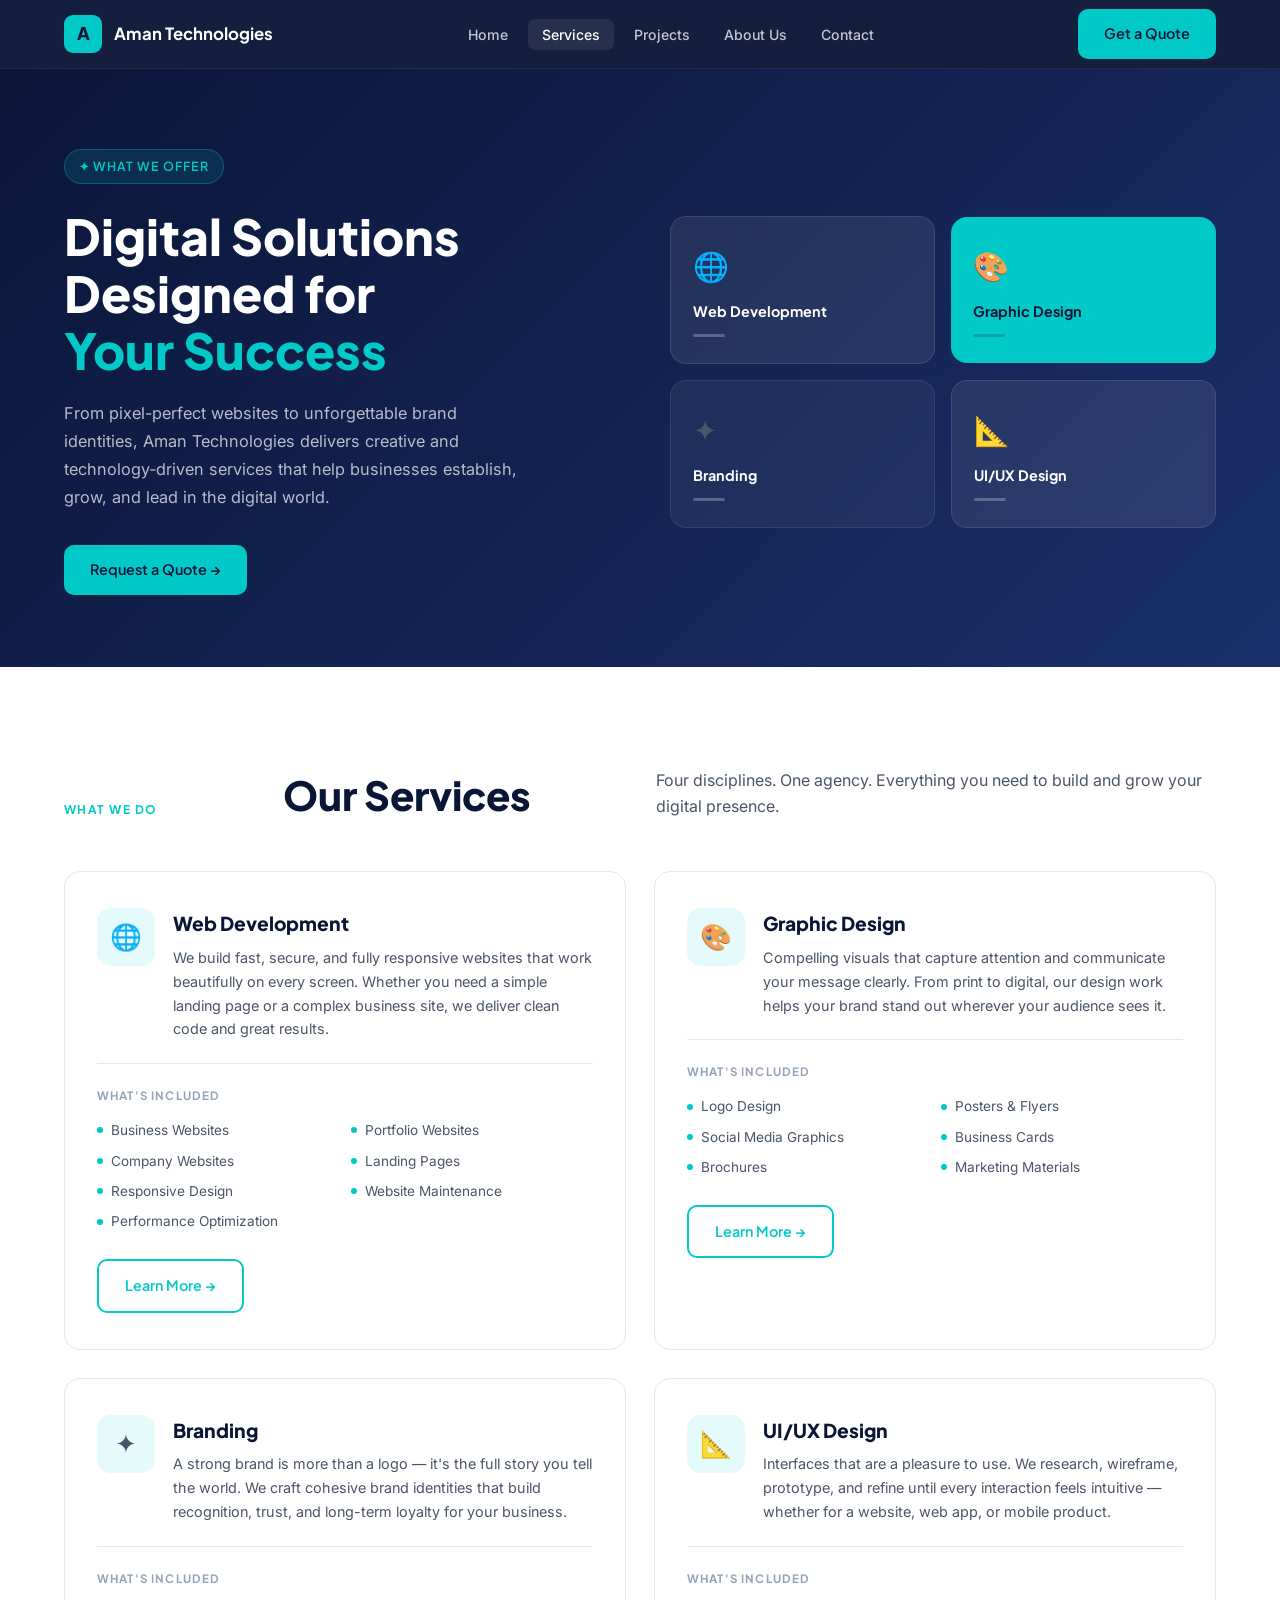
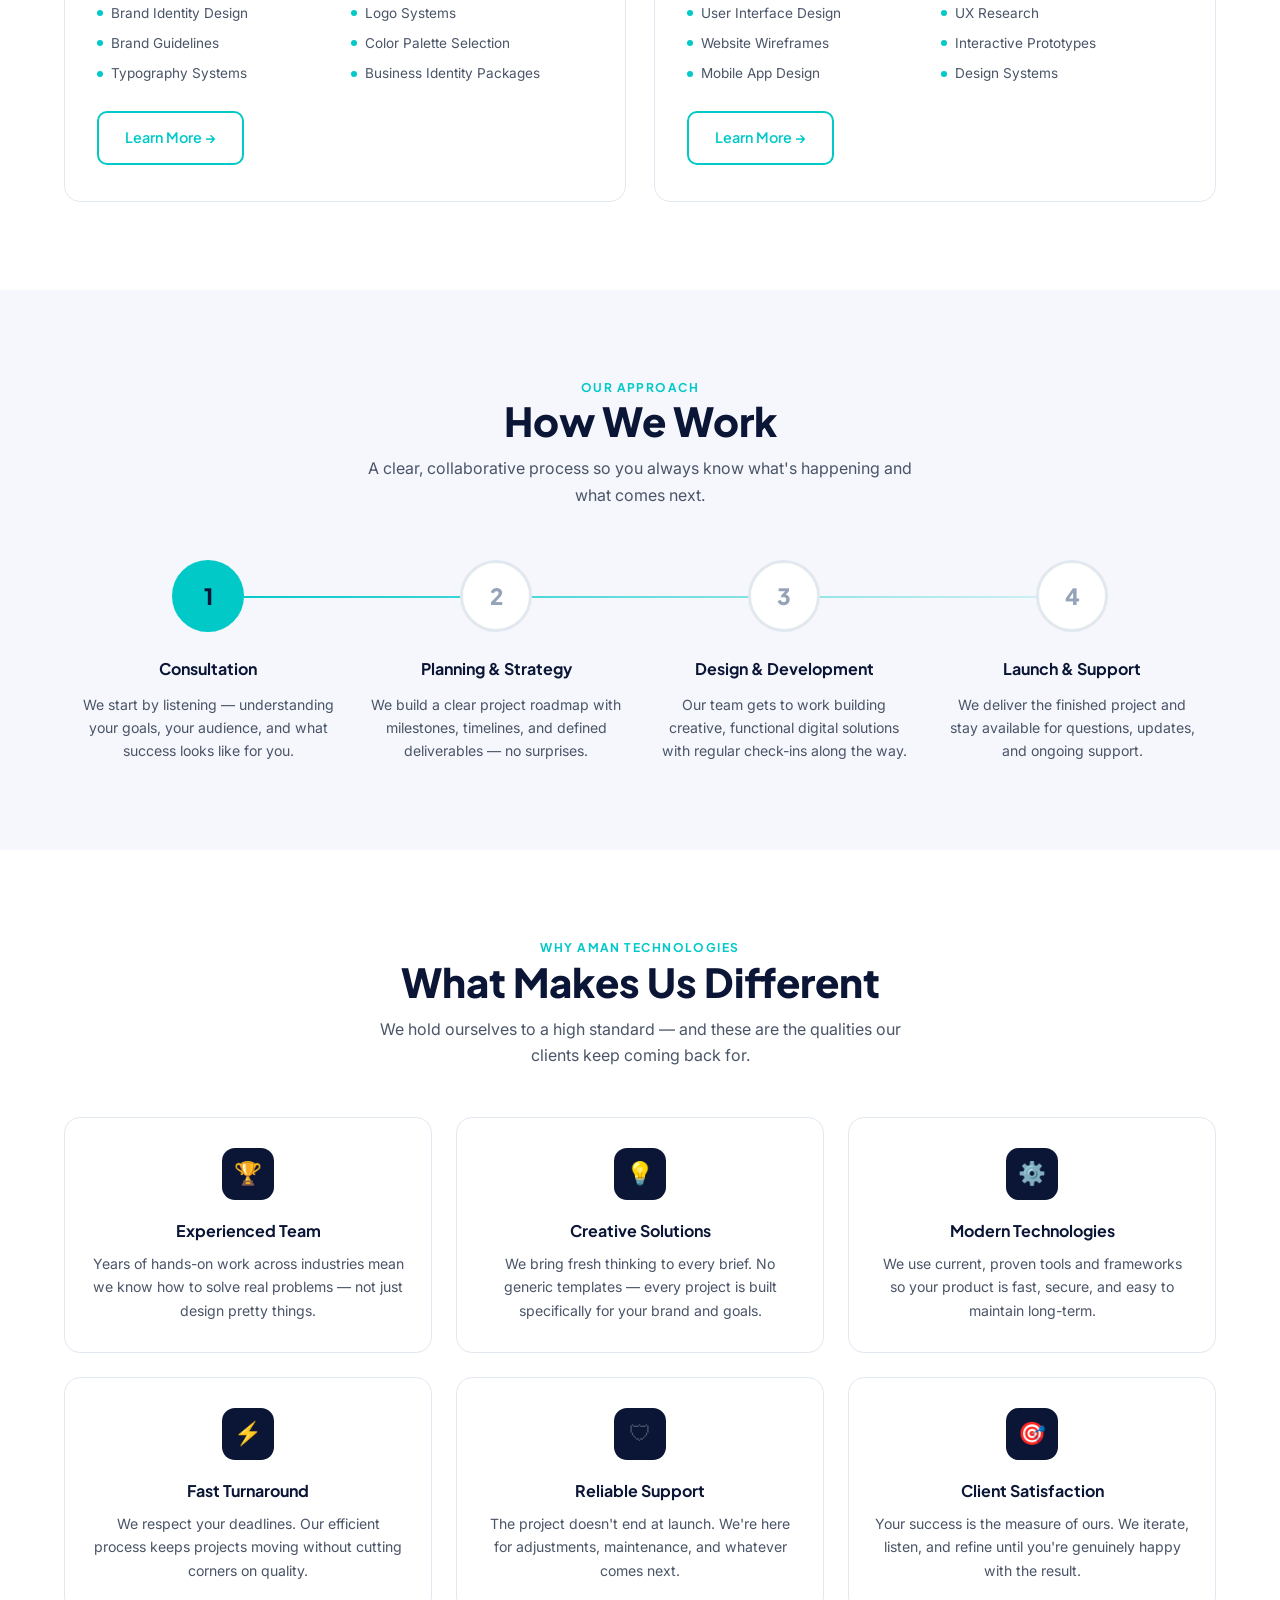
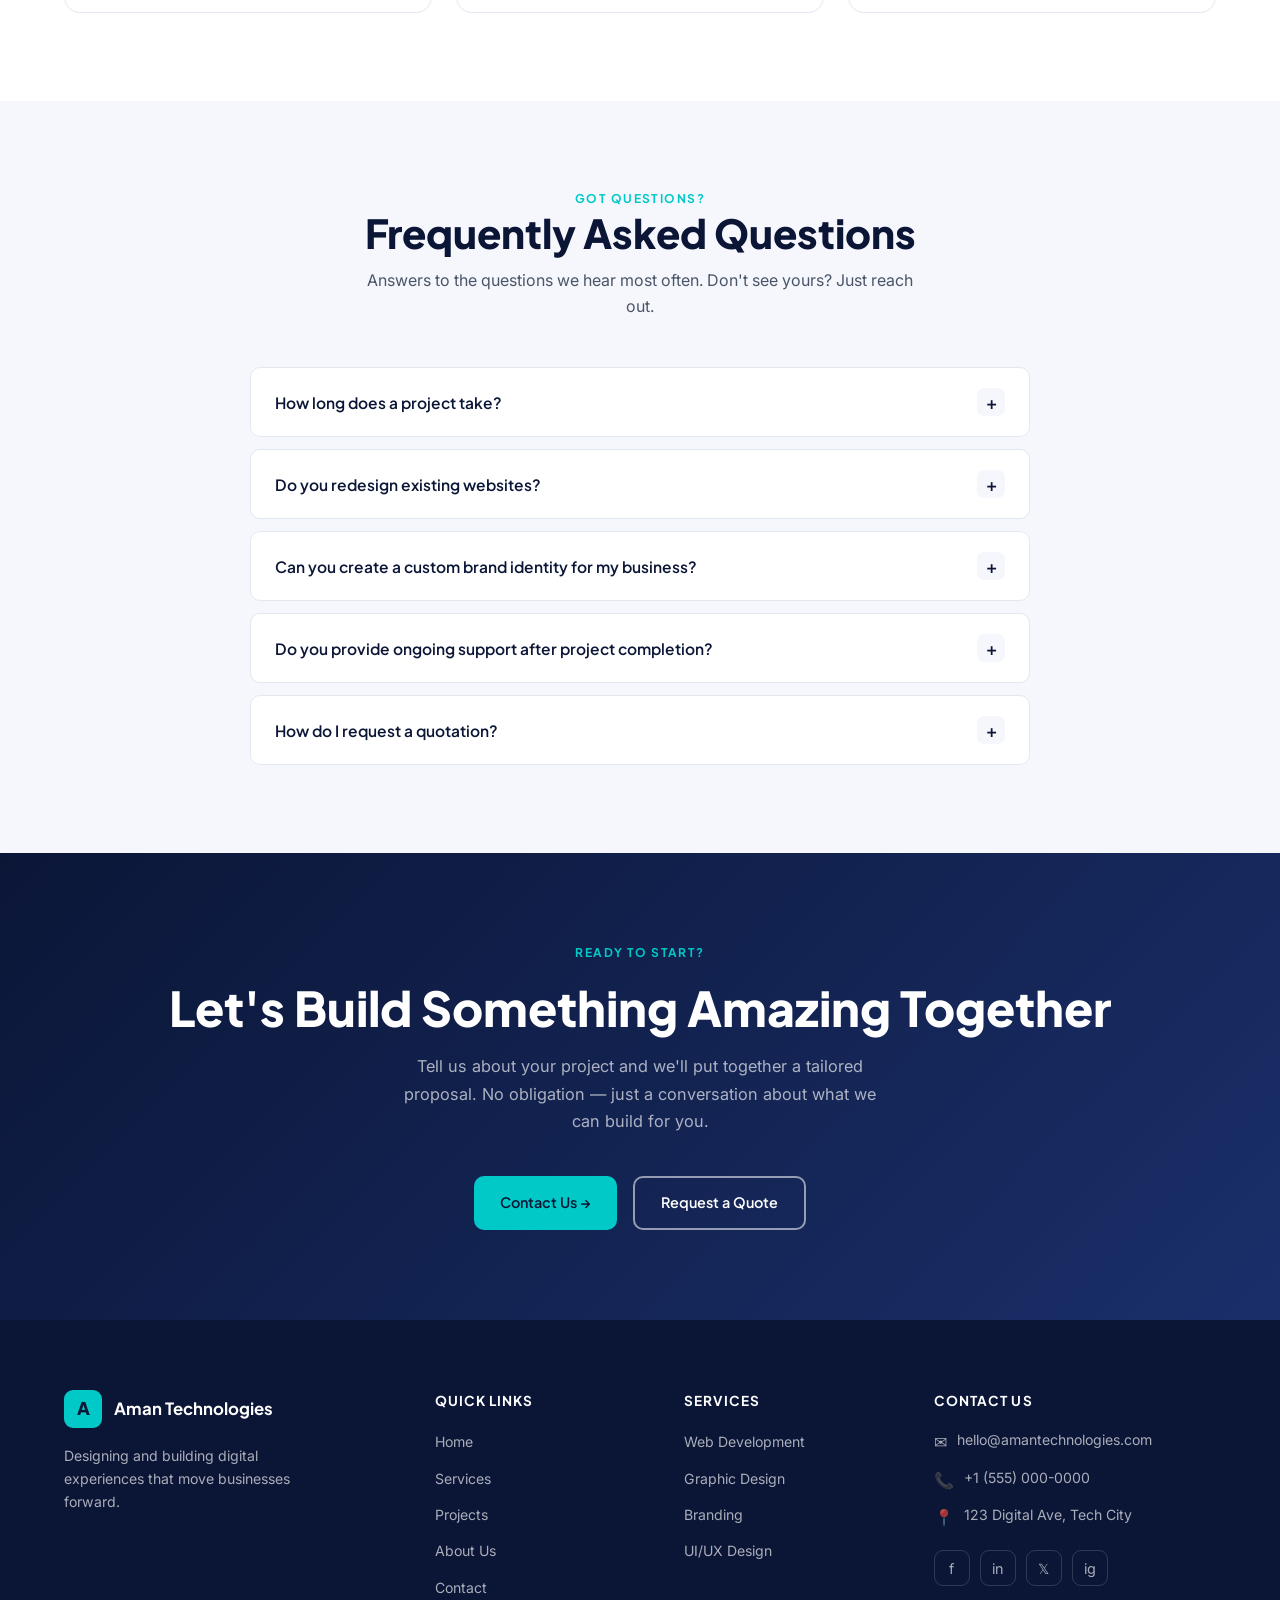
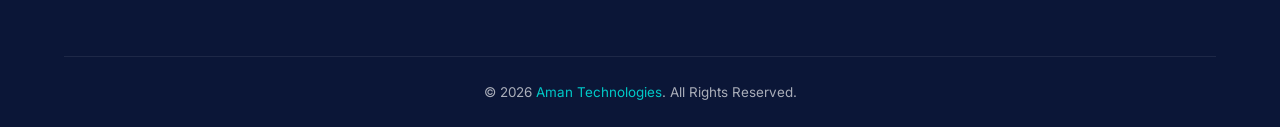
==== services.html @ 713bc97d "Update landing page and services page" ====
<!DOCTYPE html>
<html lang="en">
<head>
  <meta charset="UTF-8" />
  <meta name="viewport" content="width=device-width, initial-scale=1.0" />
  <title>Services – Aman Technologies</title>
  <link rel="preconnect" href="https://fonts.googleapis.com" />
  <link rel="preconnect" href="https://fonts.gstatic.com" crossorigin />
  <link href="https://fonts.googleapis.com/css2?family=Plus+Jakarta+Sans:wght@400;500;600;700;800&family=Inter:wght@400;500&display=swap" rel="stylesheet" />
  <link rel="stylesheet" href="style.css">
</head>
<body>

  <!-- ══════════════════════ NAV ══════════════════════ -->
  <nav class="nav">
    <div class="container">
      <div class="nav__inner">

        <a href="index.html" class="nav__brand">
          <div class="nav__logo-box">A</div>
          <span class="nav__company">Aman Technologies</span>
        </a>

        <ul class="nav__links">
          <li><a href="index.html">Home</a></li>
          <li><a href="services.html" class="active">Services</a></li>
          <li><a href="projects.html">Projects</a></li>
          <li><a href="about.html">About Us</a></li>
          <li><a href="contact.html">Contact</a></li>
        </ul>
        <a href="contact.html" class="btn btn-primary nav__cta">Get a Quote</a>

        <button class="nav__hamburger" onclick="toggleMenu(this)" aria-label="Toggle navigation">
          <span></span><span></span><span></span>
        </button>
      </div>
    </div>

    <div class="nav__mobile" id="mobileMenu">
      <a href="index.html">Home</a>
      <a href="services.html">Services</a>
      <a href="projects.html">Projects</a>
      <a href="about.html">About Us</a>
      <a href="contact.html">Contact</a>
      <a href="contact.html" class="btn btn-primary">Get a Quote</a>
    </div>
  </nav>


  <!-- ══════════════════════ PAGE HERO ══════════════════════ -->
  <section class="hero">
    <div class="container">
      <div class="hero__inner">

        <!-- Left: copy -->
        <div>
          <div class="hero__tag">✦ What We Offer</div>
          <h1 class="hero__title">Digital Solutions<br>Designed for<br><span>Your Success</span></h1>
          <p class="hero__desc">
            From pixel-perfect websites to unforgettable brand identities, Aman Technologies
            delivers creative and technology-driven services that help businesses establish,
            grow, and lead in the digital world.
          </p>
          <a href="contact.html" class="btn btn-primary">Request a Quote →</a>
        </div>

        <!-- Right: CSS service tiles illustration -->
        <div class="hero__visual">
          <div class="hero__svc-tile hero__svc-tile--1">
            <div class="hero__svc-tile-icon">🌐</div>
            <div class="hero__svc-tile-name">Web Development</div>
            <div class="hero__svc-tile-line"></div>
          </div>
          <div class="hero__svc-tile hero__svc-tile--2">
            <div class="hero__svc-tile-icon">🎨</div>
            <div class="hero__svc-tile-name" style="color:var(--navy)">Graphic Design</div>
            <div class="hero__svc-tile-line" style="background:rgba(11,22,55,0.20)"></div>
          </div>
          <div class="hero__svc-tile hero__svc-tile--3">
            <div class="hero__svc-tile-icon">✦</div>
            <div class="hero__svc-tile-name">Branding</div>
            <div class="hero__svc-tile-line"></div>
          </div>
          <div class="hero__svc-tile hero__svc-tile--4">
            <div class="hero__svc-tile-icon">📐</div>
            <div class="hero__svc-tile-name">UI/UX Design</div>
            <div class="hero__svc-tile-line"></div>
          </div>
        </div>

      </div>
    </div>
  </section>


  <!-- ══════════════════════ OUR SERVICES ══════════════════════ -->
  <section class="section">
    <div class="container">

      <div class="services__head">
        <div class="eyebrow">What We Do</div>
        <h2 class="section-title">Our Services</h2>
        <p class="section-sub">Four disciplines. One agency. Everything you need to build and grow your digital presence.</p>
      </div>

      <div class="services__grid">

        <!-- Web Development -->
        <div class="svc-card">
          <div class="svc-card__top">
            <div class="svc-card__icon">🌐</div>
            <div>
              <div class="svc-card__title">Web Development</div>
              <p class="svc-card__desc">
                We build fast, secure, and fully responsive websites that work beautifully on
                every screen. Whether you need a simple landing page or a complex business site,
                we deliver clean code and great results.
              </p>
            </div>
          </div>
          <div class="svc-card__divider"></div>
          <div class="svc-card__features-label">What's included</div>
          <div class="svc-card__features">
            <div class="svc-card__feature">Business Websites</div>
            <div class="svc-card__feature">Portfolio Websites</div>
            <div class="svc-card__feature">Company Websites</div>
            <div class="svc-card__feature">Landing Pages</div>
            <div class="svc-card__feature">Responsive Design</div>
            <div class="svc-card__feature">Website Maintenance</div>
            <div class="svc-card__feature">Performance Optimization</div>
          </div>
          <a href="contact.html" class="btn btn-outline-cyan">Learn More →</a>
        </div>

        <!-- Graphic Design -->
        <div class="svc-card">
          <div class="svc-card__top">
            <div class="svc-card__icon">🎨</div>
            <div>
              <div class="svc-card__title">Graphic Design</div>
              <p class="svc-card__desc">
                Compelling visuals that capture attention and communicate your message clearly.
                From print to digital, our design work helps your brand stand out wherever
                your audience sees it.
              </p>
            </div>
          </div>
          <div class="svc-card__divider"></div>
          <div class="svc-card__features-label">What's included</div>
          <div class="svc-card__features">
            <div class="svc-card__feature">Logo Design</div>
            <div class="svc-card__feature">Posters & Flyers</div>
            <div class="svc-card__feature">Social Media Graphics</div>
            <div class="svc-card__feature">Business Cards</div>
            <div class="svc-card__feature">Brochures</div>
            <div class="svc-card__feature">Marketing Materials</div>
          </div>
          <a href="contact.html" class="btn btn-outline-cyan">Learn More →</a>
        </div>

        <!-- Branding -->
        <div class="svc-card">
          <div class="svc-card__top">
            <div class="svc-card__icon">✦</div>
            <div>
              <div class="svc-card__title">Branding</div>
              <p class="svc-card__desc">
                A strong brand is more than a logo — it's the full story you tell the world.
                We craft cohesive brand identities that build recognition, trust, and long-term
                loyalty for your business.
              </p>
            </div>
          </div>
          <div class="svc-card__divider"></div>
          <div class="svc-card__features-label">What's included</div>
          <div class="svc-card__features">
            <div class="svc-card__feature">Brand Identity Design</div>
            <div class="svc-card__feature">Logo Systems</div>
            <div class="svc-card__feature">Brand Guidelines</div>
            <div class="svc-card__feature">Color Palette Selection</div>
            <div class="svc-card__feature">Typography Systems</div>
            <div class="svc-card__feature">Business Identity Packages</div>
          </div>
          <a href="contact.html" class="btn btn-outline-cyan">Learn More →</a>
        </div>

        <!-- UI/UX Design -->
        <div class="svc-card">
          <div class="svc-card__top">
            <div class="svc-card__icon">📐</div>
            <div>
              <div class="svc-card__title">UI/UX Design</div>
              <p class="svc-card__desc">
                Interfaces that are a pleasure to use. We research, wireframe, prototype,
                and refine until every interaction feels intuitive — whether for a website,
                web app, or mobile product.
              </p>
            </div>
          </div>
          <div class="svc-card__divider"></div>
          <div class="svc-card__features-label">What's included</div>
          <div class="svc-card__features">
            <div class="svc-card__feature">User Interface Design</div>
            <div class="svc-card__feature">UX Research</div>
            <div class="svc-card__feature">Website Wireframes</div>
            <div class="svc-card__feature">Interactive Prototypes</div>
            <div class="svc-card__feature">Mobile App Design</div>
            <div class="svc-card__feature">Design Systems</div>
          </div>
          <a href="contact.html" class="btn btn-outline-cyan">Learn More →</a>
        </div>

      </div>
    </div>
  </section>


  <!-- ══════════════════════ HOW WE WORK ══════════════════════ -->
  <section class="section section--alt">
    <div class="container">

      <div class="process__head">
        <div class="eyebrow">Our Approach</div>
        <h2 class="section-title">How We Work</h2>
        <p class="section-sub">A clear, collaborative process so you always know what's happening and what comes next.</p>
      </div>

      <div class="process__steps">

        <div class="process__step process__step--active">
          <div class="process__step-num">1</div>
          <div class="process__step-title">Consultation</div>
          <p class="process__step-desc">We start by listening — understanding your goals, your audience, and what success looks like for you.</p>
        </div>

        <div class="process__step">
          <div class="process__step-num">2</div>
          <div class="process__step-title">Planning & Strategy</div>
          <p class="process__step-desc">We build a clear project roadmap with milestones, timelines, and defined deliverables — no surprises.</p>
        </div>

        <div class="process__step">
          <div class="process__step-num">3</div>
          <div class="process__step-title">Design & Development</div>
          <p class="process__step-desc">Our team gets to work building creative, functional digital solutions with regular check-ins along the way.</p>
        </div>

        <div class="process__step">
          <div class="process__step-num">4</div>
          <div class="process__step-title">Launch & Support</div>
          <p class="process__step-desc">We deliver the finished project and stay available for questions, updates, and ongoing support.</p>
        </div>

      </div>
    </div>
  </section>


  <!-- ══════════════════════ WHY CHOOSE US ══════════════════════ -->
  <section class="section">
    <div class="container">

      <div class="why__head">
        <div class="eyebrow">Why Aman Technologies</div>
        <h2 class="section-title">What Makes Us Different</h2>
        <p class="section-sub">We hold ourselves to a high standard — and these are the qualities our clients keep coming back for.</p>
      </div>

      <div class="why__grid">
        <div class="why-card">
          <div class="why-card__icon">🏆</div>
          <div class="why-card__title">Experienced Team</div>
          <p class="why-card__desc">Years of hands-on work across industries mean we know how to solve real problems — not just design pretty things.</p>
        </div>
        <div class="why-card">
          <div class="why-card__icon">💡</div>
          <div class="why-card__title">Creative Solutions</div>
          <p class="why-card__desc">We bring fresh thinking to every brief. No generic templates — every project is built specifically for your brand and goals.</p>
        </div>
        <div class="why-card">
          <div class="why-card__icon">⚙️</div>
          <div class="why-card__title">Modern Technologies</div>
          <p class="why-card__desc">We use current, proven tools and frameworks so your product is fast, secure, and easy to maintain long-term.</p>
        </div>
        <div class="why-card">
          <div class="why-card__icon">⚡</div>
          <div class="why-card__title">Fast Turnaround</div>
          <p class="why-card__desc">We respect your deadlines. Our efficient process keeps projects moving without cutting corners on quality.</p>
        </div>
        <div class="why-card">
          <div class="why-card__icon">🛡</div>
          <div class="why-card__title">Reliable Support</div>
          <p class="why-card__desc">The project doesn't end at launch. We're here for adjustments, maintenance, and whatever comes next.</p>
        </div>
        <div class="why-card">
          <div class="why-card__icon">🎯</div>
          <div class="why-card__title">Client Satisfaction</div>
          <p class="why-card__desc">Your success is the measure of ours. We iterate, listen, and refine until you're genuinely happy with the result.</p>
        </div>
      </div>

    </div>
  </section>


  <!-- ══════════════════════ FAQ ══════════════════════ -->
  <section class="section section--alt">
    <div class="container">

      <div class="faq__head">
        <div class="eyebrow">Got Questions?</div>
        <h2 class="section-title">Frequently Asked Questions</h2>
        <p class="section-sub">Answers to the questions we hear most often. Don't see yours? Just reach out.</p>
      </div>

      <div class="faq__list">

        <div class="faq-item">
          <button class="faq-item__trigger" onclick="toggleFaq(this)">
            How long does a project take?
            <div class="faq-item__icon">+</div>
          </button>
          <div class="faq-item__body">
            <p>Timelines vary depending on the scope and complexity of your project. A simple landing page can be ready in one to two weeks, while a full brand identity or multi-page website typically takes four to eight weeks. We'll agree on a realistic timeline during our initial consultation and keep you updated throughout.</p>
          </div>
        </div>

        <div class="faq-item">
          <button class="faq-item__trigger" onclick="toggleFaq(this)">
            Do you redesign existing websites?
            <div class="faq-item__icon">+</div>
          </button>
          <div class="faq-item__body">
            <p>Yes — redesigns are a significant part of what we do. We'll audit your current site, identify what's working and what isn't, and rebuild it to be faster, better-looking, and more effective for your visitors. We can work with your existing content or start fresh.</p>
          </div>
        </div>

        <div class="faq-item">
          <button class="faq-item__trigger" onclick="toggleFaq(this)">
            Can you create a custom brand identity for my business?
            <div class="faq-item__icon">+</div>
          </button>
          <div class="faq-item__body">
            <p>Absolutely. Our branding service covers everything from your logo and color palette to typography, brand guidelines, and business identity packages. We take the time to understand your business, your audience, and your values before we design anything, so the result is genuinely yours.</p>
          </div>
        </div>

        <div class="faq-item">
          <button class="faq-item__trigger" onclick="toggleFaq(this)">
            Do you provide ongoing support after project completion?
            <div class="faq-item__icon">+</div>
          </button>
          <div class="faq-item__body">
            <p>Yes. We offer post-launch support and website maintenance to keep your site up-to-date, secure, and running smoothly. Whether you need occasional updates or a regular maintenance plan, we can put together something that works for your needs and budget.</p>
          </div>
        </div>

        <div class="faq-item">
          <button class="faq-item__trigger" onclick="toggleFaq(this)">
            How do I request a quotation?
            <div class="faq-item__icon">+</div>
          </button>
          <div class="faq-item__body">
            <p>It's straightforward — just head to our Contact page and fill in the form, or send us an email directly. Tell us what you're looking to build, your approximate timeline, and any specific requirements. We'll review your request and get back to you with a detailed quote within one to two business days.</p>
          </div>
        </div>

      </div>
    </div>
  </section>


  <!-- ══════════════════════ CTA ══════════════════════ -->
  <section class="cta">
    <div class="container">
      <div class="eyebrow cta__eyebrow">Ready to Start?</div>
      <h2 class="cta__title">Let's Build Something Amazing Together</h2>
      <p class="cta__sub">
        Tell us about your project and we'll put together a tailored proposal.
        No obligation — just a conversation about what we can build for you.
      </p>
      <div class="cta__actions">
        <a href="contact.html" class="btn btn-primary">Contact Us →</a>
        <a href="contact.html" class="btn btn-outline-white">Request a Quote</a>
      </div>
    </div>
  </section>


  <!-- ══════════════════════ FOOTER ══════════════════════ -->
  <footer class="footer">
    <div class="container">
      <div class="footer__grid">

        <!-- Col 1: Brand -->
        <div class="footer__col">
          <div class="footer__brand">
            <div class="nav__logo-box">A</div>
            <span class="footer__brand-name">Aman Technologies</span>
          </div>
          <p class="footer__tagline">
            Designing and building digital experiences that move businesses forward.
          </p>
        </div>

        <!-- Col 2: Quick Links -->
        <div class="footer__col">
          <div class="footer__col-title">Quick Links</div>
          <ul>
            <li><a href="index.html">Home</a></li>
            <li><a href="services.html">Services</a></li>
            <li><a href="projects.html">Projects</a></li>
            <li><a href="about.html">About Us</a></li>
            <li><a href="contact.html">Contact</a></li>
          </ul>
        </div>

        <!-- Col 3: Services -->
        <div class="footer__col">
          <div class="footer__col-title">Services</div>
          <ul>
            <li><a href="services.html">Web Development</a></li>
            <li><a href="services.html">Graphic Design</a></li>
            <li><a href="services.html">Branding</a></li>
            <li><a href="services.html">UI/UX Design</a></li>
          </ul>
        </div>

        <!-- Col 4: Contact -->
        <div class="footer__col">
          <div class="footer__col-title">Contact Us</div>
          <div class="footer__contact-item">
            <span class="footer__contact-icon">✉</span>
            <span>hello@amantechnologies.com</span>
          </div>
          <div class="footer__contact-item">
            <span class="footer__contact-icon">📞</span>
            <span>+1 (555) 000-0000</span>
          </div>
          <div class="footer__contact-item">
            <span class="footer__contact-icon">📍</span>
            <span>123 Digital Ave, Tech City</span>
          </div>
          <div class="footer__social">
            <a href="#" aria-label="Facebook">f</a>
            <a href="#" aria-label="LinkedIn">in</a>
            <a href="#" aria-label="Twitter/X">𝕏</a>
            <a href="#" aria-label="Instagram">ig</a>
          </div>
        </div>

      </div>

      <div class="footer__bottom">
        © 2026 <span>Aman Technologies</span>. All Rights Reserved.
      </div>
    </div>
  </footer>


  <!-- ══════════════════════ JAVASCRIPT ══════════════════════ -->
  <script src="script.js"></script>

</body>
</html>
---- style.css ----
:root {
    --navy:       #0B1637;
    --navy-mid:   #162247;
    --cyan:       #00C9C8;
    --cyan-dim:   #00A8A7;
    --white:      #FFFFFF;
    --off-white:  #F5F7FC;
    --text-body:  #4A5568;
    --text-muted: #94A3B8;
    --border:     #E2E8F0;
    --shadow-sm:  0 2px 8px rgba(11,22,55,0.07);
    --shadow-md:  0 6px 24px rgba(11,22,55,0.10);
    --radius-sm:  10px;
    --radius-md:  16px;
    --radius-lg:  24px;
}

    /* ─── Reset & Base ────────────────────────────────────────────── */
    *, *::before, *::after { box-sizing: border-box; margin: 0; padding: 0; }
    html { scroll-behavior: smooth; }
    body {
      font-family: 'Inter', sans-serif;
      color: var(--text-body);
      background: var(--white);
      line-height: 1.65;
    }
    img { display: block; max-width: 100%; }
    a { text-decoration: none; color: inherit; }
    ul { list-style: none; }

    /* ─── Typography helpers ──────────────────────────────────────── */
    .eyebrow {
      font-family: 'Plus Jakarta Sans', sans-serif;
      font-size: 0.75rem;
      font-weight: 700;
      letter-spacing: 0.12em;
      text-transform: uppercase;
      color: var(--cyan);
    }
    .section-title {
      font-family: 'Plus Jakarta Sans', sans-serif;
      font-size: clamp(1.75rem, 3.5vw, 2.5rem);
      font-weight: 800;
      color: var(--navy);
      line-height: 1.2;
    }
    .section-sub {
      font-size: 1rem;
      color: var(--text-body);
      max-width: 560px;
      margin-top: 0.75rem;
    }
    .container {
      width: 90%;
      max-width: 1180px;
      margin: 0 auto;
    }
    .section { padding: 88px 0; }
    .section--alt { background: var(--off-white); }
    .btn {
      display: inline-flex;
      align-items: center;
      gap: 8px;
      padding: 13px 26px;
      border-radius: var(--radius-sm);
      font-family: 'Plus Jakarta Sans', sans-serif;
      font-weight: 600;
      font-size: 0.9rem;
      transition: transform 0.18s ease, box-shadow 0.18s ease, background 0.18s ease;
      cursor: pointer;
      border: none;
    }
    .btn:hover { transform: translateY(-2px); }
    .btn-primary {
      background: var(--cyan);
      color: var(--navy);
    }
    .btn-primary:hover { background: var(--cyan-dim); box-shadow: 0 8px 20px rgba(0,201,200,0.32); }
    .btn-outline {
      background: transparent;
      color: var(--navy);
      border: 2px solid var(--navy);
    }
    .btn-outline:hover { background: var(--navy); color: var(--white); }
    .btn-outline-cyan {
      background: transparent;
      color: var(--cyan);
      border: 2px solid var(--cyan);
    }
    .btn-outline-cyan:hover { background: var(--cyan); color: var(--navy); }
    .btn-white {
      background: var(--white);
      color: var(--navy);
    }
    .btn-white:hover { box-shadow: 0 8px 20px rgba(255,255,255,0.25); }
    .btn-outline-white {
      background: transparent;
      color: var(--white);
      border: 2px solid rgba(255,255,255,0.55);
    }
    .btn-outline-white:hover { background: rgba(255,255,255,0.12); }
    .nav {
      position: sticky;
      top: 0;
      z-index: 100;
      background: rgba(11,22,55,0.96);
      backdrop-filter: blur(12px);
      border-bottom: 1px solid rgba(255,255,255,0.06);
    }
    .nav__inner {
      display: flex;
      align-items: center;
      justify-content: space-between;
      height: 68px;
    }
    .nav__brand {
      display: flex;
      align-items: center;
      gap: 12px;
      color: var(--white);
    }
    .logo {
        height: 80px;
        width: auto;
    }
    .nav__company {
      font-family: 'Plus Jakarta Sans', sans-serif;
      font-weight: 700;
      font-size: 1.05rem;
      color: var(--white);
    }
    .nav__links {
      display: flex;
      align-items: center;
      gap: 6px;
    }
    .nav__links a {
      color: rgba(255,255,255,0.75);
      font-size: 0.88rem;
      font-weight: 500;
      padding: 7px 14px;
      border-radius: 7px;
      transition: color 0.15s, background 0.15s;
    }
    .nav__links a:hover, .nav__links a.active {
      color: var(--white);
      background: rgba(255,255,255,0.08);
    }
    .nav__cta { margin-left: 10px; }

    /* Hamburger */
    .nav__hamburger {
      display: none;
      flex-direction: column;
      gap: 5px;
      cursor: pointer;
      background: none;
      border: none;
      padding: 4px;
    }
    .nav__hamburger span {
      display: block;
      width: 24px;
      height: 2px;
      background: var(--white);
      border-radius: 2px;
      transition: transform 0.22s, opacity 0.22s;
    }
    .nav__mobile {
      display: none;
      flex-direction: column;
      background: var(--navy-mid);
      padding: 16px 5%;
      gap: 4px;
    }
    .nav__mobile a {
      color: rgba(255,255,255,0.80);
      font-size: 0.95rem;
      font-weight: 500;
      padding: 10px 14px;
      border-radius: 8px;
      transition: background 0.15s;
    }
    .nav__mobile a:hover { background: rgba(255,255,255,0.08); color: var(--white); }
    .nav__mobile .btn { margin: 8px 14px 4px; width: calc(100% - 28px); justify-content: center; }

    /* ─── HERO ────────────────────────────────────────────────────── */
    .hero {
      background: linear-gradient(135deg, var(--navy) 0%, #1A2F6A 100%);
      padding: 90px 0 80px;
      overflow: hidden;
    }
    .hero__inner {
      display: grid;
      grid-template-columns: 1fr 1fr;
      align-items: center;
      gap: 60px;
    }
    .hero__tag {
      display: inline-flex;
      align-items: center;
      gap: 8px;
      background: rgba(0,201,200,0.12);
      border: 1px solid rgba(0,201,200,0.3);
      color: var(--cyan);
      font-family: 'Plus Jakarta Sans', sans-serif;
      font-size: 0.78rem;
      font-weight: 600;
      letter-spacing: 0.08em;
      text-transform: uppercase;
      padding: 6px 14px;
      border-radius: 100px;
      margin-bottom: 24px;
    }
    .hero__title {
      font-family: 'Plus Jakarta Sans', sans-serif;
      font-size: clamp(2.2rem, 4.5vw, 3.4rem);
      font-weight: 800;
      color: var(--white);
      line-height: 1.15;
      margin-bottom: 22px;
    }
    .hero__title span { color: var(--cyan); }
    .hero__desc {
      color: rgba(255,255,255,0.70);
      font-size: 1.05rem;
      line-height: 1.72;
      max-width: 480px;
      margin-bottom: 36px;
    }
    .hero__actions { display: flex; gap: 14px; flex-wrap: wrap; }

    /* Hero illustration */
    .hero__visual {
      position: relative;
      display: flex;
      align-items: center;
      justify-content: center;
    }
    .hero__screen {
      width: 100%;
      max-width: 480px;
      background: #ffffff;
      border-radius: var(--radius-lg);
      box-shadow: 0 30px 80px rgba(0,0,0,0.40);
      overflow: hidden;
    }
    .hero__screen-bar {
      background: #f0f0f0;
      height: 36px;
      display: flex;
      align-items: center;
      gap: 7px;
      padding: 0 14px;
    }
    .hero__screen-dot {
      width: 11px;
      height: 11px;
      border-radius: 50%;
    }
    .hero__screen-body {
      padding: 20px 18px;
      background: #fff;
    }
    .hero__mockup-nav {
      height: 9px;
      background: var(--navy);
      border-radius: 6px;
      margin-bottom: 14px;
    }
    .hero__mockup-hero {
      background: linear-gradient(120deg, var(--navy) 0%, #1A3590 100%);
      border-radius: 10px;
      height: 80px;
      margin-bottom: 14px;
      display: flex;
      align-items: center;
      justify-content: center;
      gap: 6px;
      padding: 0 14px;
    }
    .hero__mockup-line {
      height: 7px;
      background: rgba(255,255,255,0.3);
      border-radius: 4px;
      flex: 1;
    }
    .hero__mockup-btn {
      width: 38px;
      height: 20px;
      background: var(--cyan);
      border-radius: 5px;
    }
    .hero__mockup-cards {
      display: grid;
      grid-template-columns: repeat(3, 1fr);
      gap: 8px;
      margin-bottom: 12px;
    }
    .hero__mockup-card {
      height: 48px;
      background: var(--off-white);
      border-radius: 7px;
    }
    .hero__mockup-card:first-child { background: rgba(0,201,200,0.15); }
    .hero__mockup-footer {
      height: 8px;
      background: var(--navy);
      border-radius: 5px;
      width: 60%;
    }

    /* floating badges */
    .hero__badge {
      position: absolute;
      background: var(--white);
      border-radius: 12px;
      box-shadow: var(--shadow-md);
      padding: 10px 14px;
      display: flex;
      align-items: center;
      gap: 10px;
      font-family: 'Plus Jakarta Sans', sans-serif;
      font-size: 0.78rem;
      font-weight: 700;
      color: var(--navy);
      white-space: nowrap;
    }
    .hero__badge--tl { top: 12%; left: -8%; }
    .hero__badge--br { bottom: 14%; right: -6%; }
    .hero__badge-icon {
      width: 32px;
      height: 32px;
      border-radius: 8px;
      display: flex;
      align-items: center;
      justify-content: center;
      font-size: 1rem;
    }

    /* ─── ABOUT PREVIEW ───────────────────────────────────────────── */
    .about-preview__inner {
      display: grid;
      grid-template-columns: 1fr 1fr;
      align-items: center;
      gap: 64px;
    }
    .about-preview__visual {
      display: grid;
      grid-template-columns: 1fr 1fr;
      gap: 16px;
    }
    .about-preview__stat {
      background: var(--white);
      border-radius: var(--radius-md);
      box-shadow: var(--shadow-md);
      padding: 24px 20px;
      text-align: center;
    }
    .about-preview__stat--accent { background: var(--navy); }
    .about-preview__stat-num {
      font-family: 'Plus Jakarta Sans', sans-serif;
      font-size: 2rem;
      font-weight: 800;
      color: var(--cyan);
    }
    .about-preview__stat-label {
      font-size: 0.82rem;
      font-weight: 500;
      color: var(--text-muted);
    }
    .about-preview__stat--accent .about-preview__stat-label { color: rgba(255,255,255,0.60); }
    .about-preview__content { display: flex; flex-direction: column; gap: 16px; }
    .about-preview__text { color: var(--text-body); line-height: 1.75; }

    /* ─── SERVICES ────────────────────────────────────────────────── */
    .services__head {
      display: flex;
      align-items: flex-end;
      justify-content: space-between;
      gap: 24px;
      margin-bottom: 48px;
      flex-wrap: wrap;
    }
    .services__grid {
      display: grid;
      grid-template-columns: repeat(4, 1fr);
      gap: 24px;
    }
    .service-card {
      background: var(--white);
      border: 1px solid var(--border);
      border-radius: var(--radius-md);
      padding: 32px 28px;
      transition: box-shadow 0.22s, transform 0.22s, border-color 0.22s;
    }
    .service-card:hover {
      box-shadow: var(--shadow-md);
      transform: translateY(-4px);
      border-color: var(--cyan);
    }
    .service-card__icon {
      width: 52px;
      height: 52px;
      border-radius: 13px;
      background: rgba(0,201,200,0.10);
      display: flex;
      align-items: center;
      justify-content: center;
      font-size: 1.5rem;
      margin-bottom: 20px;
    }
    .service-card__name {
      font-family: 'Plus Jakarta Sans', sans-serif;
      font-weight: 700;
      font-size: 1.05rem;
      color: var(--navy);
      margin-bottom: 8px;
    }
    .service-card__desc { font-size: 0.9rem; line-height: 1.6; }
    .services__foot { text-align: center; margin-top: 44px; }

    /* ─── PROJECTS ────────────────────────────────────────────────── */
    .projects__head { text-align: center; margin-bottom: 48px; }
    .projects__head .section-sub { margin: 10px auto 0; }
    .projects__grid {
      display: grid;
      grid-template-columns: repeat(3, 1fr);
      gap: 28px;
    }
    .project-card {
      border-radius: var(--radius-md);
      overflow: hidden;
      box-shadow: var(--shadow-sm);
      border: 1px solid var(--border);
      transition: box-shadow 0.22s, transform 0.22s;
      background: var(--white);
    }
    .project-card:hover { box-shadow: var(--shadow-md); transform: translateY(-4px); }
    .project-card__thumb {
      height: 200px;
      display: flex;
      align-items: center;
      justify-content: center;
      font-size: 3rem;
      position: relative;
      overflow: hidden;
    }
    .project-card__thumb-label {
      position: absolute;
      bottom: 0;
      left: 0;
      right: 0;
      padding: 10px 14px;
      background: rgba(11,22,55,0.55);
      font-family: 'Plus Jakarta Sans', sans-serif;
      font-size: 0.72rem;
      font-weight: 700;
      color: var(--cyan);
      letter-spacing: 0.08em;
      text-transform: uppercase;
    }
    .project-card__body { padding: 22px 22px 24px; }
    .project-card__title {
      font-family: 'Plus Jakarta Sans', sans-serif;
      font-weight: 700;
      font-size: 1.05rem;
      color: var(--navy);
      margin-bottom: 8px;
    }
    .project-card__desc { font-size: 0.88rem; line-height: 1.6; margin-bottom: 18px; }
    .project-card__link {
      font-family: 'Plus Jakarta Sans', sans-serif;
      font-size: 0.85rem;
      font-weight: 700;
      color: var(--cyan);
      display: inline-flex;
      align-items: center;
      gap: 5px;
      transition: gap 0.18s;
    }
    .project-card__link:hover { gap: 9px; }
    .projects__foot { text-align: center; margin-top: 44px; }

    /* ─── WHY US ──────────────────────────────────────────────────── */
    .why__head { text-align: center; margin-bottom: 48px; }
    .why__head .section-sub { margin: 10px auto 0; }
    .why__grid {
      display: grid;
      grid-template-columns: repeat(4, 1fr);
      gap: 24px;
    }
    .why-card {
      background: var(--white);
      border-radius: var(--radius-md);
      padding: 32px 24px;
      border: 1px solid var(--border);
      text-align: center;
      transition: box-shadow 0.22s, transform 0.22s;
    }
    .why-card:hover { box-shadow: var(--shadow-md); transform: translateY(-4px); }
    .why-card__icon {
      width: 58px;
      height: 58px;
      border-radius: 15px;
      background: var(--navy);
      display: flex;
      align-items: center;
      justify-content: center;
      font-size: 1.6rem;
      margin: 0 auto 20px;
    }
    .why-card__title {
      font-family: 'Plus Jakarta Sans', sans-serif;
      font-weight: 700;
      font-size: 1rem;
      color: var(--navy);
      margin-bottom: 8px;
    }
    .why-card__desc { font-size: 0.88rem; line-height: 1.6; }

    /* ─── TESTIMONIALS ────────────────────────────────────────────── */
    .testimonials__head { text-align: center; margin-bottom: 48px; }
    .testimonials__head .section-sub { margin: 10px auto 0; }
    .testimonials__grid {
      display: grid;
      grid-template-columns: repeat(3, 1fr);
      gap: 24px;
    }
    .testi-card {
      background: var(--white);
      border: 1px solid var(--border);
      border-radius: var(--radius-md);
      padding: 32px 28px;
      display: flex;
      flex-direction: column;
      gap: 18px;
    }
    .testi-card__stars { color: #F59E0B; font-size: 1rem; letter-spacing: 2px; }
    .testi-card__quote {
      font-size: 0.93rem;
      line-height: 1.72;
      color: var(--text-body);
      flex: 1;
    }
    .testi-card__author { display: flex; align-items: center; gap: 14px; margin-top: 4px; }
    .testi-card__avatar {
      width: 46px;
      height: 46px;
      border-radius: 50%;
      display: flex;
      align-items: center;
      justify-content: center;
      font-family: 'Plus Jakarta Sans', sans-serif;
      font-weight: 800;
      font-size: 1.05rem;
      color: var(--white);
      flex-shrink: 0;
    }
    .testi-card__name {
      font-family: 'Plus Jakarta Sans', sans-serif;
      font-weight: 700;
      font-size: 0.92rem;
      color: var(--navy);
    }
    .testi-card__company { font-size: 0.8rem; color: var(--text-muted); margin-top: 2px; }

    /* ─── CTA SECTION ─────────────────────────────────────────────── */
    .cta {
      background: linear-gradient(135deg, var(--navy) 0%, #1A2F6A 100%);
      padding: 90px 0;
      text-align: center;
    }
    .cta__eyebrow { margin-bottom: 16px; }
    .cta__title {
      font-family: 'Plus Jakarta Sans', sans-serif;
      font-size: clamp(1.9rem, 4vw, 3rem);
      font-weight: 800;
      color: var(--white);
      margin-bottom: 16px;
      line-height: 1.2;
    }
    .cta__sub {
      color: rgba(255,255,255,0.65);
      font-size: 1.05rem;
      max-width: 520px;
      margin: 0 auto 40px;
      line-height: 1.7;
    }
    .cta__actions { display: flex; gap: 16px; justify-content: center; flex-wrap: wrap; }

    /* ─── FOOTER ──────────────────────────────────────────────────── */
    .footer {
      background: var(--navy);
      color: rgba(255,255,255,0.65);
      padding: 70px 0 0;
    }
    .footer__grid {
      display: grid;
      grid-template-columns: 1.6fr 1fr 1fr 1.4fr;
      gap: 48px;
    }
    .footer__brand { display: flex; align-items: center; gap: 12px; margin-bottom: 16px; }
    .footer__brand-name {
      font-family: 'Plus Jakarta Sans', sans-serif;
      font-weight: 700;
      font-size: 1.05rem;
      color: var(--white);
    }
    .footer__tagline { font-size: 0.88rem; line-height: 1.65; max-width: 240px; }
    .footer__col-title {
      font-family: 'Plus Jakarta Sans', sans-serif;
      font-weight: 700;
      font-size: 0.85rem;
      color: var(--white);
      margin-bottom: 16px;
      text-transform: uppercase;
      letter-spacing: 0.08em;
    }
    .footer__col ul { display: flex; flex-direction: column; gap: 10px; }
    .footer__col ul a {
      font-size: 0.88rem;
      transition: color 0.15s;
    }
    .footer__col ul a:hover { color: var(--cyan); }
    .footer__contact-item {
      display: flex;
      align-items: flex-start;
      gap: 10px;
      font-size: 0.88rem;
      margin-bottom: 10px;
    }
    .footer__contact-icon {
      font-size: 1rem;
      flex-shrink: 0;
      margin-top: 1px;
    }
    .footer__social { display: flex; gap: 10px; margin-top: 20px; }
    .footer__social a {
      width: 36px;
      height: 36px;
      border-radius: 9px;
      border: 1px solid rgba(255,255,255,0.15);
      display: flex;
      align-items: center;
      justify-content: center;
      font-size: 0.9rem;
      transition: background 0.18s, border-color 0.18s;
    }
    .footer__social a:hover { background: var(--cyan); border-color: var(--cyan); color: var(--navy); }
    .footer__bottom {
      text-align: center;
      padding: 24px 0;
      border-top: 1px solid rgba(255,255,255,0.08);
      margin-top: 56px;
      font-size: 0.84rem;
    }
    .footer__bottom span { color: var(--cyan); }

    /* ─── RESPONSIVE ──────────────────────────────────────────────── */
    @media (max-width: 1024px) {
      .services__grid { grid-template-columns: repeat(2, 1fr); }
      .why__grid { grid-template-columns: repeat(2, 1fr); }
      .footer__grid { grid-template-columns: 1fr 1fr; gap: 36px; }
    }
    @media (max-width: 768px) {
      .nav__links, .nav__cta { display: none; }
      .nav__hamburger { display: flex; }
      .nav__mobile.open { display: flex; }

      .hero__inner { grid-template-columns: 1fr; }
      .hero__visual { display: none; }
      .hero { padding: 60px 0; }

      .about-preview__inner { grid-template-columns: 1fr; }
      .about-preview__visual { order: -1; }

      .projects__grid { grid-template-columns: 1fr 1fr; }
      .testimonials__grid { grid-template-columns: 1fr; }

      .services__head { flex-direction: column; align-items: flex-start; }
      .section { padding: 60px 0; }
    }
    @media (max-width: 560px) {
      .services__grid { grid-template-columns: 1fr; }
      .why__grid { grid-template-columns: 1fr; }
      .projects__grid { grid-template-columns: 1fr; }
      .footer__grid { grid-template-columns: 1fr; gap: 28px; }
      .hero__actions { flex-direction: column; }
      .cta__actions { flex-direction: column; align-items: center; }
    }
 /* ══════════════════════════════════════════════
       DESIGN TOKENS  (identical to index.html)
    ══════════════════════════════════════════════ */
    :root {
      --navy:       #0B1637;
      --navy-mid:   #162247;
      --cyan:       #00C9C8;
      --cyan-dim:   #00A8A7;
      --white:      #FFFFFF;
      --off-white:  #F5F7FC;
      --text-body:  #4A5568;
      --text-muted: #94A3B8;
      --border:     #E2E8F0;
      --shadow-sm:  0 2px 8px rgba(11,22,55,0.07);
      --shadow-md:  0 6px 24px rgba(11,22,55,0.10);
      --radius-sm:  10px;
      --radius-md:  16px;
      --radius-lg:  24px;
    }

    /* ══════════════════════════════════════════════
       RESET & BASE
    ══════════════════════════════════════════════ */
    *, *::before, *::after { box-sizing: border-box; margin: 0; padding: 0; }
    html { scroll-behavior: smooth; }
    body {
      font-family: 'Inter', sans-serif;
      color: var(--text-body);
      background: var(--white);
      line-height: 1.65;
    }
    img { display: block; max-width: 100%; }
    a { text-decoration: none; color: inherit; }
    ul { list-style: none; }

    /* ══════════════════════════════════════════════
       TYPOGRAPHY HELPERS
    ══════════════════════════════════════════════ */
    .eyebrow {
      font-family: 'Plus Jakarta Sans', sans-serif;
      font-size: 0.75rem;
      font-weight: 700;
      letter-spacing: 0.12em;
      text-transform: uppercase;
      color: var(--cyan);
    }
    .section-title {
      font-family: 'Plus Jakarta Sans', sans-serif;
      font-size: clamp(1.75rem, 3.5vw, 2.5rem);
      font-weight: 800;
      color: var(--navy);
      line-height: 1.2;
    }
    .section-sub {
      font-size: 1rem;
      color: var(--text-body);
      max-width: 560px;
      margin-top: 0.75rem;
    }

    /* ══════════════════════════════════════════════
       LAYOUT HELPERS
    ══════════════════════════════════════════════ */
    .container {
      width: 90%;
      max-width: 1180px;
      margin: 0 auto;
    }
    .section     { padding: 88px 0; }
    .section--alt { background: var(--off-white); }

    /* ══════════════════════════════════════════════
       BUTTONS
    ══════════════════════════════════════════════ */
    .btn {
      display: inline-flex;
      align-items: center;
      gap: 8px;
      padding: 13px 26px;
      border-radius: var(--radius-sm);
      font-family: 'Plus Jakarta Sans', sans-serif;
      font-weight: 600;
      font-size: 0.9rem;
      transition: transform 0.18s ease, box-shadow 0.18s ease, background 0.18s ease;
      cursor: pointer;
      border: none;
    }
    .btn:hover { transform: translateY(-2px); }

    .btn-primary {
      background: var(--cyan);
      color: var(--navy);
    }
    .btn-primary:hover { background: var(--cyan-dim); box-shadow: 0 8px 20px rgba(0,201,200,0.32); }

    .btn-outline {
      background: transparent;
      color: var(--navy);
      border: 2px solid var(--navy);
    }
    .btn-outline:hover { background: var(--navy); color: var(--white); }

    .btn-outline-cyan {
      background: transparent;
      color: var(--cyan);
      border: 2px solid var(--cyan);
    }
    .btn-outline-cyan:hover { background: var(--cyan); color: var(--navy); }

    .btn-outline-white {
      background: transparent;
      color: var(--white);
      border: 2px solid rgba(255,255,255,0.55);
    }
    .btn-outline-white:hover { background: rgba(255,255,255,0.12); }

    /* ══════════════════════════════════════════════
       NAVIGATION  (shared with index.html)
    ══════════════════════════════════════════════ */
    .nav {
      position: sticky;
      top: 0;
      z-index: 100;
      background: rgba(11,22,55,0.96);
      backdrop-filter: blur(12px);
      border-bottom: 1px solid rgba(255,255,255,0.06);
    }
    .nav__inner {
      display: flex;
      align-items: center;
      justify-content: space-between;
      height: 68px;
    }
    .nav__brand {
      display: flex;
      align-items: center;
      gap: 12px;
    }
    .nav__logo-box {
      width: 38px;
      height: 38px;
      border-radius: 9px;
      background: var(--cyan);
      display: flex;
      align-items: center;
      justify-content: center;
      font-family: 'Plus Jakarta Sans', sans-serif;
      font-weight: 800;
      font-size: 1.1rem;
      color: var(--navy);
    }
    .nav__company {
      font-family: 'Plus Jakarta Sans', sans-serif;
      font-weight: 700;
      font-size: 1.05rem;
      color: var(--white);
    }
    .nav__links {
      display: flex;
      align-items: center;
      gap: 6px;
    }
    .nav__links a {
      color: rgba(255,255,255,0.75);
      font-size: 0.88rem;
      font-weight: 500;
      padding: 7px 14px;
      border-radius: 7px;
      transition: color 0.15s, background 0.15s;
    }
    .nav__links a:hover,
    .nav__links a.active {
      color: var(--white);
      background: rgba(255,255,255,0.08);
    }
    .nav__cta { margin-left: 10px; }

    .nav__hamburger {
      display: none;
      flex-direction: column;
      gap: 5px;
      cursor: pointer;
      background: none;
      border: none;
      padding: 4px;
    }
    .nav__hamburger span {
      display: block;
      width: 24px;
      height: 2px;
      background: var(--white);
      border-radius: 2px;
      transition: transform 0.22s, opacity 0.22s;
    }
    .nav__mobile {
      display: none;
      flex-direction: column;
      background: var(--navy-mid);
      padding: 16px 5%;
      gap: 4px;
    }
    .nav__mobile a {
      color: rgba(255,255,255,0.80);
      font-size: 0.95rem;
      font-weight: 500;
      padding: 10px 14px;
      border-radius: 8px;
      transition: background 0.15s;
    }
    .nav__mobile a:hover { background: rgba(255,255,255,0.08); color: var(--white); }
    .nav__mobile .btn { margin: 8px 14px 4px; width: calc(100% - 28px); justify-content: center; }

    /* ══════════════════════════════════════════════
       PAGE HERO
    ══════════════════════════════════════════════ */
    .hero {
      background: linear-gradient(135deg, var(--navy) 0%, #1A2F6A 100%);
      padding: 80px 0 72px;
      overflow: hidden;
    }
    .hero__inner {
      display: grid;
      grid-template-columns: 1fr 1fr;
      align-items: center;
      gap: 60px;
    }
    .hero__tag {
      display: inline-flex;
      align-items: center;
      gap: 8px;
      background: rgba(0,201,200,0.12);
      border: 1px solid rgba(0,201,200,0.3);
      color: var(--cyan);
      font-family: 'Plus Jakarta Sans', sans-serif;
      font-size: 0.78rem;
      font-weight: 600;
      letter-spacing: 0.08em;
      text-transform: uppercase;
      padding: 6px 14px;
      border-radius: 100px;
      margin-bottom: 24px;
    }
    .hero__title {
      font-family: 'Plus Jakarta Sans', sans-serif;
      font-size: clamp(2rem, 4vw, 3.1rem);
      font-weight: 800;
      color: var(--white);
      line-height: 1.15;
      margin-bottom: 20px;
    }
    .hero__title span { color: var(--cyan); }
    .hero__desc {
      color: rgba(255,255,255,0.70);
      font-size: 1.02rem;
      line-height: 1.72;
      max-width: 460px;
      margin-bottom: 34px;
    }

    /* Hero illustration: CSS service icon grid */
    .hero__visual {
      display: grid;
      grid-template-columns: 1fr 1fr;
      gap: 16px;
    }
    .hero__svc-tile {
      border-radius: var(--radius-md);
      padding: 26px 22px;
      display: flex;
      flex-direction: column;
      gap: 10px;
    }
    .hero__svc-tile--1 { background: rgba(255,255,255,0.08); border: 1px solid rgba(255,255,255,0.10); }
    .hero__svc-tile--2 { background: var(--cyan); }
    .hero__svc-tile--3 { background: rgba(255,255,255,0.05); border: 1px solid rgba(255,255,255,0.08); }
    .hero__svc-tile--4 { background: rgba(255,255,255,0.08); border: 1px solid rgba(255,255,255,0.10); }
    .hero__svc-tile-icon { font-size: 1.8rem; }
    .hero__svc-tile-name {
      font-family: 'Plus Jakarta Sans', sans-serif;
      font-weight: 700;
      font-size: 0.9rem;
      color: var(--white);
    }
    .hero__svc-tile--2 .hero__svc-tile-name { color: var(--navy); }
    .hero__svc-tile-line {
      height: 3px;
      border-radius: 3px;
      width: 32px;
      background: rgba(255,255,255,0.25);
    }
    .hero__svc-tile--2 .hero__svc-tile-line { background: rgba(11,22,55,0.25); }

    /* ══════════════════════════════════════════════
       OUR SERVICES — large detail cards
    ══════════════════════════════════════════════ */
    .services__head { margin-bottom: 52px; }

    .services__grid {
      display: grid;
      grid-template-columns: 1fr 1fr;
      gap: 28px;
    }
    .svc-card {
      background: var(--white);
      border: 1px solid var(--border);
      border-radius: var(--radius-md);
      padding: 36px 32px;
      transition: box-shadow 0.22s, transform 0.22s, border-color 0.22s;
    }
    .svc-card:hover {
      box-shadow: var(--shadow-md);
      transform: translateY(-4px);
      border-color: var(--cyan);
    }
    .svc-card__top {
      display: flex;
      align-items: flex-start;
      gap: 18px;
      margin-bottom: 18px;
    }
    .svc-card__icon {
      width: 58px;
      height: 58px;
      flex-shrink: 0;
      border-radius: 14px;
      background: rgba(0,201,200,0.10);
      display: flex;
      align-items: center;
      justify-content: center;
      font-size: 1.6rem;
    }
    .svc-card__title {
      font-family: 'Plus Jakarta Sans', sans-serif;
      font-weight: 800;
      font-size: 1.2rem;
      color: var(--navy);
      margin-bottom: 6px;
    }
    .svc-card__desc {
      font-size: 0.9rem;
      line-height: 1.65;
    }
    .svc-card__divider {
      height: 1px;
      background: var(--border);
      margin: 22px 0;
    }
    .svc-card__features-label {
      font-family: 'Plus Jakarta Sans', sans-serif;
      font-size: 0.72rem;
      font-weight: 700;
      letter-spacing: 0.1em;
      text-transform: uppercase;
      color: var(--text-muted);
      margin-bottom: 14px;
    }
    .svc-card__features {
      display: grid;
      grid-template-columns: 1fr 1fr;
      gap: 8px 12px;
      margin-bottom: 26px;
    }
    .svc-card__feature {
      display: flex;
      align-items: center;
      gap: 8px;
      font-size: 0.85rem;
      color: var(--text-body);
    }
    .svc-card__feature::before {
      content: '';
      width: 6px;
      height: 6px;
      border-radius: 50%;
      background: var(--cyan);
      flex-shrink: 0;
    }

    /* ══════════════════════════════════════════════
       HOW WE WORK — process steps
    ══════════════════════════════════════════════ */
    .process__head { text-align: center; margin-bottom: 52px; }
    .process__head .section-sub { margin: 10px auto 0; }

    .process__steps {
      display: grid;
      grid-template-columns: repeat(4, 1fr);
      gap: 0;
      position: relative;
    }

    /* Connecting line between steps */
    .process__steps::before {
      content: '';
      position: absolute;
      top: 36px;
      left: calc(12.5% + 18px);
      right: calc(12.5% + 18px);
      height: 2px;
      background: linear-gradient(90deg, var(--cyan) 0%, rgba(0,201,200,0.15) 100%);
      z-index: 0;
    }

    .process__step {
      display: flex;
      flex-direction: column;
      align-items: center;
      text-align: center;
      padding: 0 16px;
      position: relative;
      z-index: 1;
    }
    .process__step-num {
      width: 72px;
      height: 72px;
      border-radius: 50%;
      display: flex;
      align-items: center;
      justify-content: center;
      font-family: 'Plus Jakarta Sans', sans-serif;
      font-weight: 800;
      font-size: 1.4rem;
      margin-bottom: 24px;
      border: 3px solid var(--border);
      background: var(--white);
      color: var(--text-muted);
      transition: border-color 0.22s, color 0.22s, background 0.22s;
    }
    .process__step:hover .process__step-num {
      border-color: var(--cyan);
      color: var(--navy);
      background: rgba(0,201,200,0.08);
    }
    .process__step--active .process__step-num {
      background: var(--cyan);
      border-color: var(--cyan);
      color: var(--navy);
    }
    .process__step-title {
      font-family: 'Plus Jakarta Sans', sans-serif;
      font-weight: 700;
      font-size: 1rem;
      color: var(--navy);
      margin-bottom: 10px;
    }
    .process__step-desc {
      font-size: 0.88rem;
      line-height: 1.65;
    }

    /* ══════════════════════════════════════════════
       WHY CHOOSE US — feature cards
    ══════════════════════════════════════════════ */
    .why__head { text-align: center; margin-bottom: 48px; }
    .why__head .section-sub { margin: 10px auto 0; }

    .why__grid {
      display: grid;
      grid-template-columns: repeat(3, 1fr);
      gap: 24px;
    }
    .why-card {
      background: var(--white);
      border: 1px solid var(--border);
      border-radius: var(--radius-md);
      padding: 30px 26px;
      transition: box-shadow 0.22s, transform 0.22s, border-color 0.22s;
    }
    .why-card:hover {
      box-shadow: var(--shadow-md);
      transform: translateY(-4px);
      border-color: var(--cyan);
    }
    .why-card__icon {
      width: 52px;
      height: 52px;
      border-radius: 13px;
      background: var(--navy);
      display: flex;
      align-items: center;
      justify-content: center;
      font-size: 1.4rem;
      margin-bottom: 18px;
    }
    .why-card__title {
      font-family: 'Plus Jakarta Sans', sans-serif;
      font-weight: 700;
      font-size: 1rem;
      color: var(--navy);
      margin-bottom: 8px;
    }
    .why-card__desc { font-size: 0.88rem; line-height: 1.65; }

    /* ══════════════════════════════════════════════
       FAQ — accordion
    ══════════════════════════════════════════════ */
    .faq__head { text-align: center; margin-bottom: 48px; }
    .faq__head .section-sub { margin: 10px auto 0; }

    .faq__list {
      max-width: 780px;
      margin: 0 auto;
      display: flex;
      flex-direction: column;
      gap: 12px;
    }
    .faq-item {
      border: 1px solid var(--border);
      border-radius: var(--radius-sm);
      overflow: hidden;
      background: var(--white);
    }
    .faq-item__trigger {
      width: 100%;
      display: flex;
      align-items: center;
      justify-content: space-between;
      gap: 16px;
      padding: 20px 24px;
      background: none;
      border: none;
      cursor: pointer;
      text-align: left;
      font-family: 'Plus Jakarta Sans', sans-serif;
      font-weight: 600;
      font-size: 0.97rem;
      color: var(--navy);
      transition: background 0.15s;
    }
    .faq-item__trigger:hover { background: var(--off-white); }
    .faq-item.open .faq-item__trigger { background: rgba(0,201,200,0.05); }

    .faq-item__icon {
      width: 28px;
      height: 28px;
      border-radius: 7px;
      background: var(--off-white);
      display: flex;
      align-items: center;
      justify-content: center;
      font-size: 1.1rem;
      flex-shrink: 0;
      color: var(--navy);
      transition: background 0.18s, transform 0.22s;
    }
    .faq-item.open .faq-item__icon {
      background: var(--cyan);
      color: var(--navy);
      transform: rotate(45deg);
    }

    .faq-item__body {
      max-height: 0;
      overflow: hidden;
      transition: max-height 0.32s ease, padding 0.22s ease;
    }
    .faq-item.open .faq-item__body { max-height: 300px; }
    .faq-item__body p {
      padding: 0 24px 22px;
      font-size: 0.92rem;
      line-height: 1.72;
    }

    /* ══════════════════════════════════════════════
       CALL TO ACTION
    ══════════════════════════════════════════════ */
    .cta {
      background: linear-gradient(135deg, var(--navy) 0%, #1A2F6A 100%);
      padding: 90px 0;
      text-align: center;
    }
    .cta__eyebrow { margin-bottom: 16px; }
    .cta__title {
      font-family: 'Plus Jakarta Sans', sans-serif;
      font-size: clamp(1.9rem, 4vw, 3rem);
      font-weight: 800;
      color: var(--white);
      margin-bottom: 16px;
      line-height: 1.2;
    }
    .cta__sub {
      color: rgba(255,255,255,0.65);
      font-size: 1.02rem;
      max-width: 500px;
      margin: 0 auto 40px;
      line-height: 1.7;
    }
    .cta__actions { display: flex; gap: 16px; justify-content: center; flex-wrap: wrap; }

    /* ══════════════════════════════════════════════
       FOOTER  (shared with index.html)
    ══════════════════════════════════════════════ */
    .footer {
      background: var(--navy);
      color: rgba(255,255,255,0.65);
      padding: 70px 0 0;
    }
    .footer__grid {
      display: grid;
      grid-template-columns: 1.6fr 1fr 1fr 1.4fr;
      gap: 48px;
    }
    .footer__brand { display: flex; align-items: center; gap: 12px; margin-bottom: 16px; }
    .footer__brand-name {
      font-family: 'Plus Jakarta Sans', sans-serif;
      font-weight: 700;
      font-size: 1.05rem;
      color: var(--white);
    }
    .footer__tagline { font-size: 0.88rem; line-height: 1.65; max-width: 240px; }
    .footer__col-title {
      font-family: 'Plus Jakarta Sans', sans-serif;
      font-weight: 700;
      font-size: 0.85rem;
      color: var(--white);
      margin-bottom: 16px;
      text-transform: uppercase;
      letter-spacing: 0.08em;
    }
    .footer__col ul { display: flex; flex-direction: column; gap: 10px; }
    .footer__col ul a { font-size: 0.88rem; transition: color 0.15s; }
    .footer__col ul a:hover { color: var(--cyan); }
    .footer__contact-item {
      display: flex;
      align-items: flex-start;
      gap: 10px;
      font-size: 0.88rem;
      margin-bottom: 10px;
    }
    .footer__contact-icon { font-size: 1rem; flex-shrink: 0; margin-top: 1px; }
    .footer__social { display: flex; gap: 10px; margin-top: 20px; }
    .footer__social a {
      width: 36px;
      height: 36px;
      border-radius: 9px;
      border: 1px solid rgba(255,255,255,0.15);
      display: flex;
      align-items: center;
      justify-content: center;
      font-size: 0.9rem;
      transition: background 0.18s, border-color 0.18s;
    }
    .footer__social a:hover { background: var(--cyan); border-color: var(--cyan); color: var(--navy); }
    .footer__bottom {
      text-align: center;
      padding: 24px 0;
      border-top: 1px solid rgba(255,255,255,0.08);
      margin-top: 56px;
      font-size: 0.84rem;
    }
    .footer__bottom span { color: var(--cyan); }

    /* ══════════════════════════════════════════════
       RESPONSIVE BREAKPOINTS
    ══════════════════════════════════════════════ */
    @media (max-width: 1024px) {
      .why__grid { grid-template-columns: repeat(2, 1fr); }
      .footer__grid { grid-template-columns: 1fr 1fr; gap: 36px; }
    }

    @media (max-width: 768px) {
      /* Nav */
      .nav__links, .nav__cta { display: none; }
      .nav__hamburger { display: flex; }
      .nav__mobile.open { display: flex; }

      /* Hero */
      .hero__inner { grid-template-columns: 1fr; }
      .hero__visual { display: none; }
      .hero { padding: 60px 0; }

      /* Services */
      .services__grid { grid-template-columns: 1fr; }

      /* Process */
      .process__steps { grid-template-columns: 1fr 1fr; gap: 36px 24px; }
      .process__steps::before { display: none; }

      /* Section padding */
      .section { padding: 60px 0; }
    }

    @media (max-width: 560px) {
      .why__grid { grid-template-columns: 1fr; }
      .process__steps { grid-template-columns: 1fr; }
      .svc-card__features { grid-template-columns: 1fr; }
      .footer__grid { grid-template-columns: 1fr; gap: 28px; }
      .cta__actions { flex-direction: column; align-items: center; }
    }
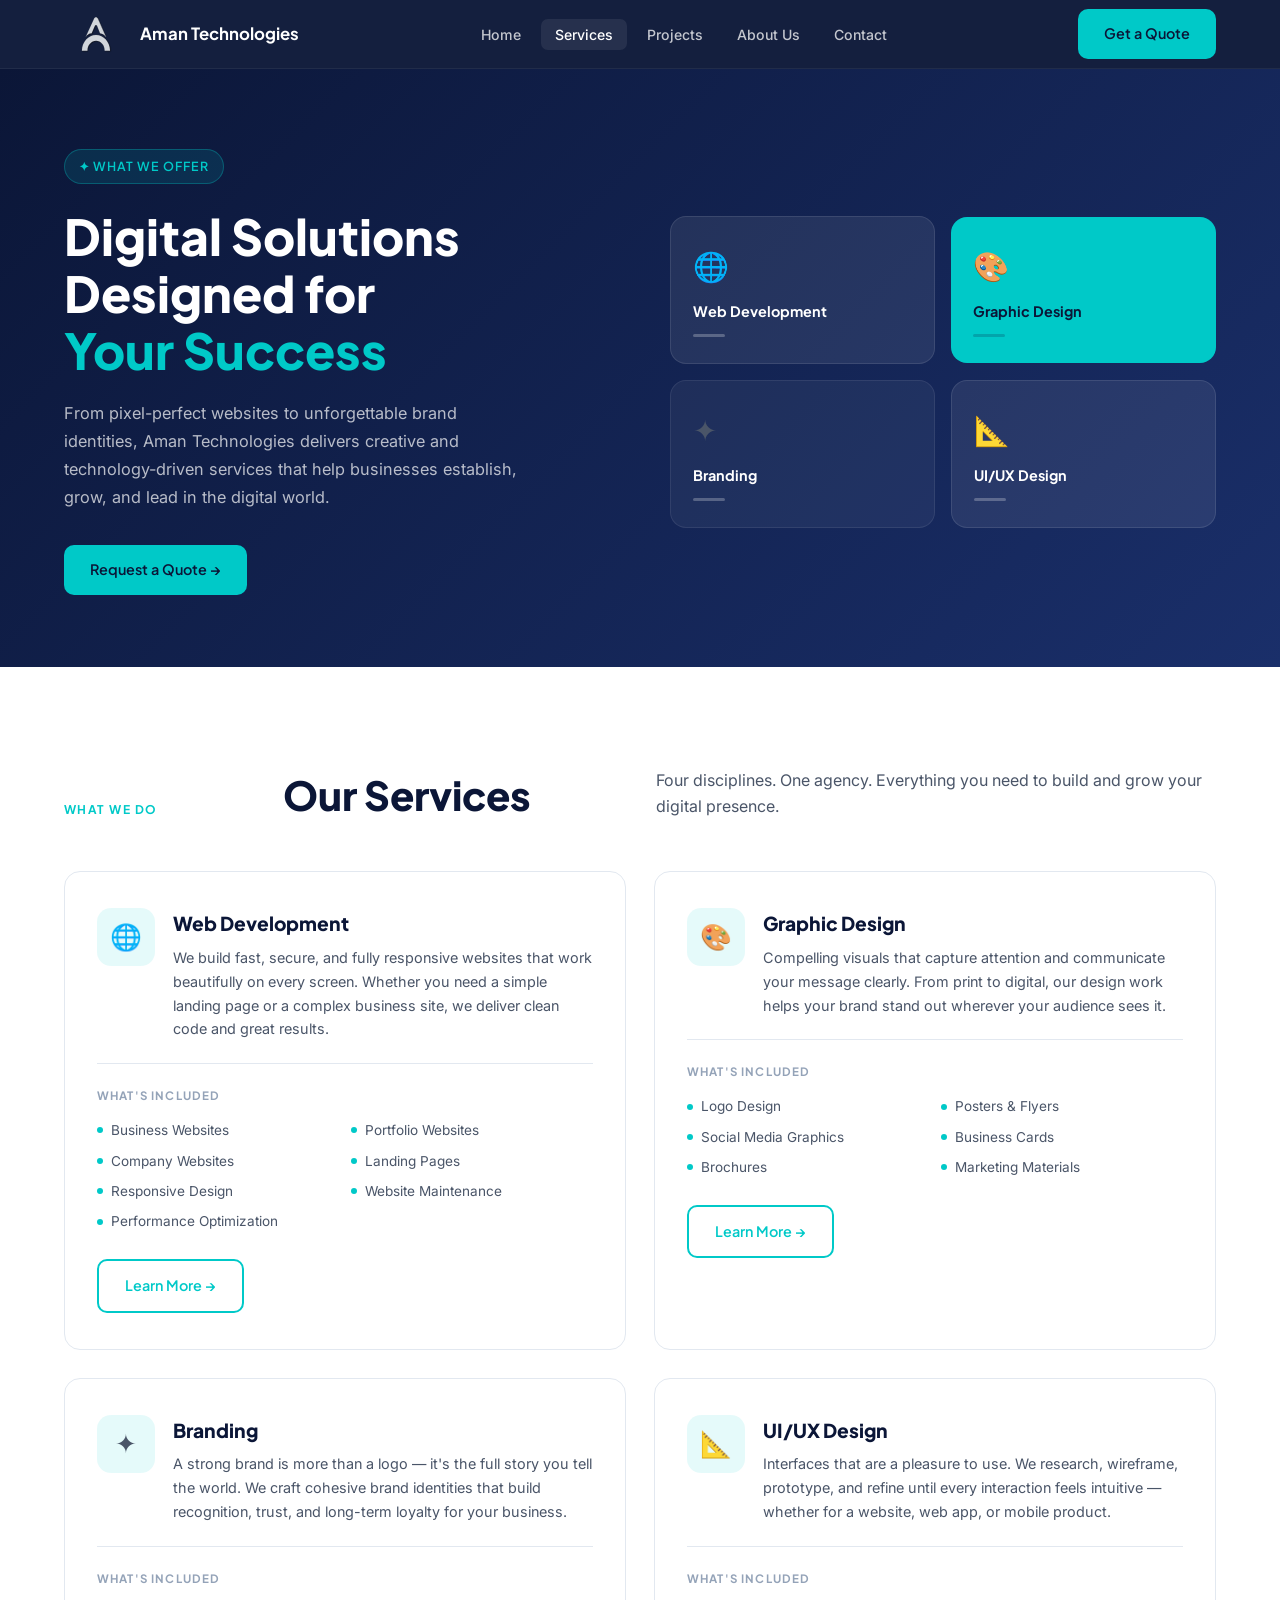
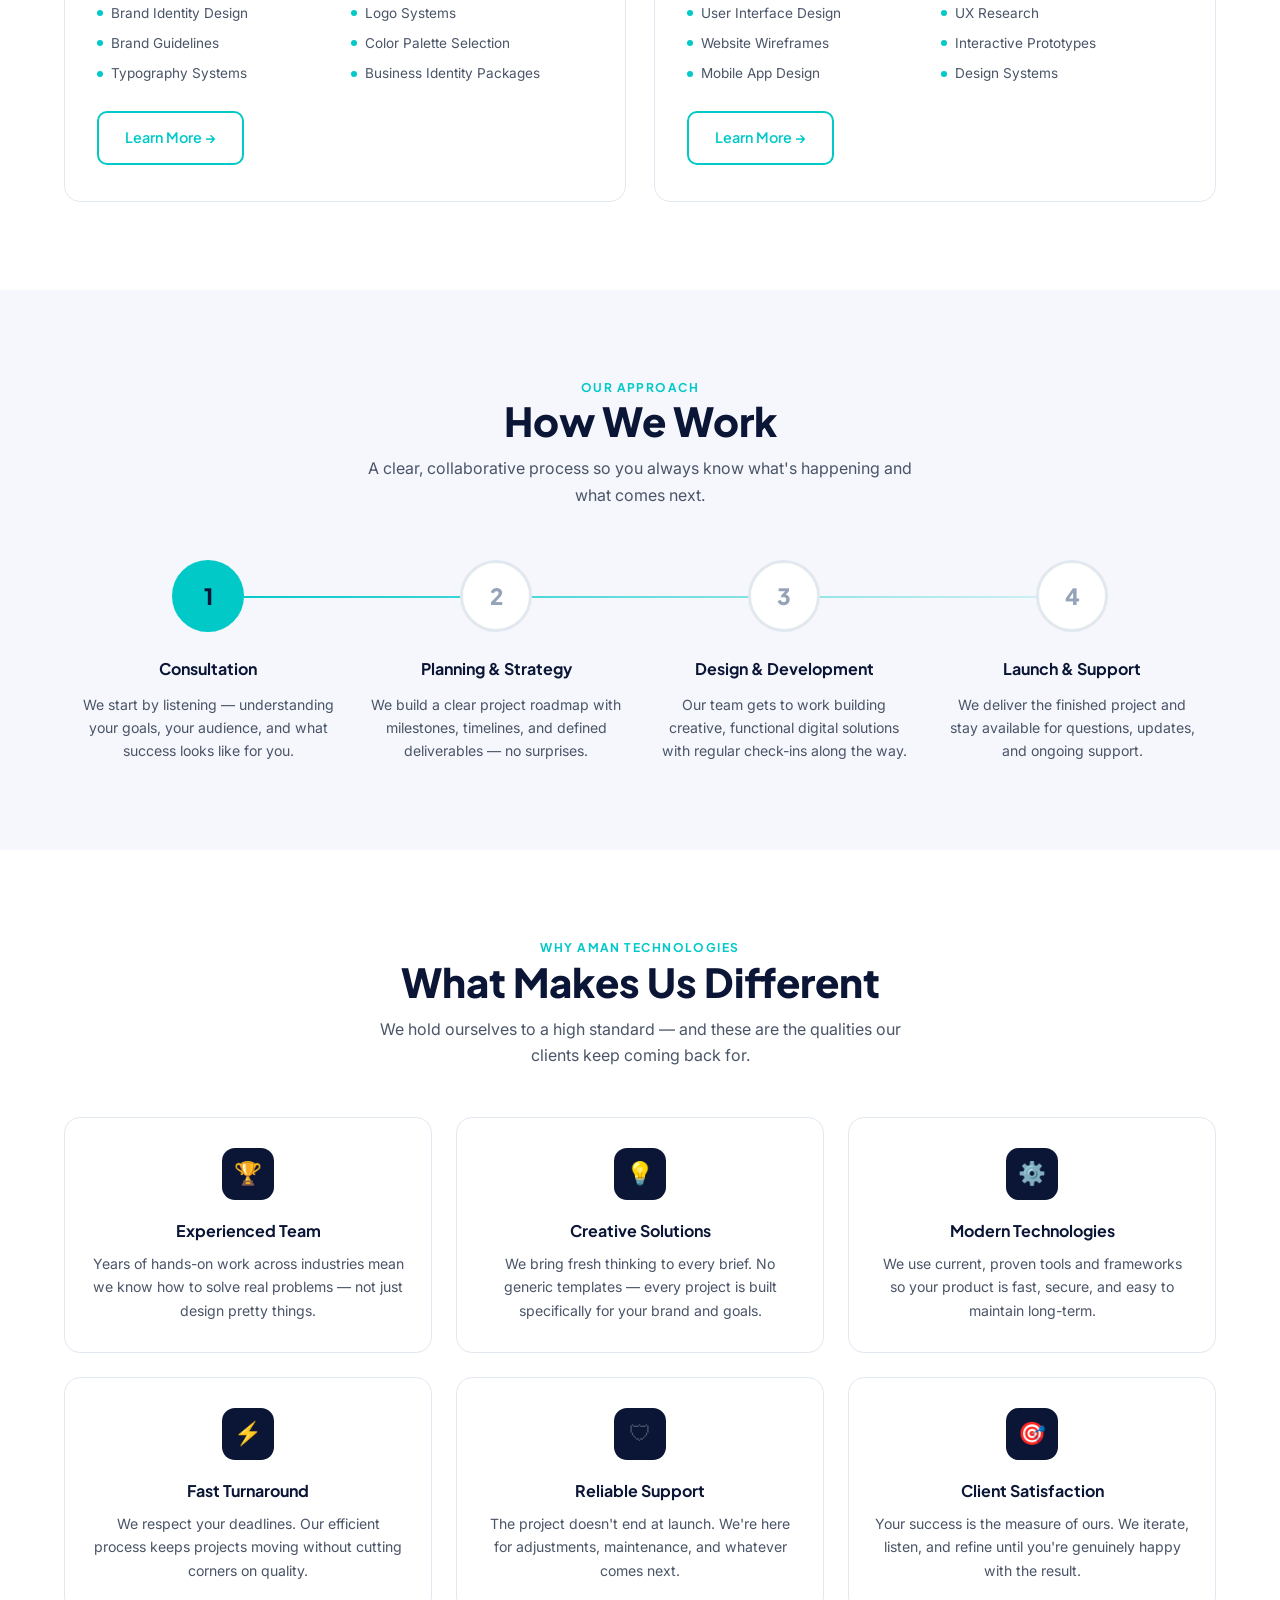
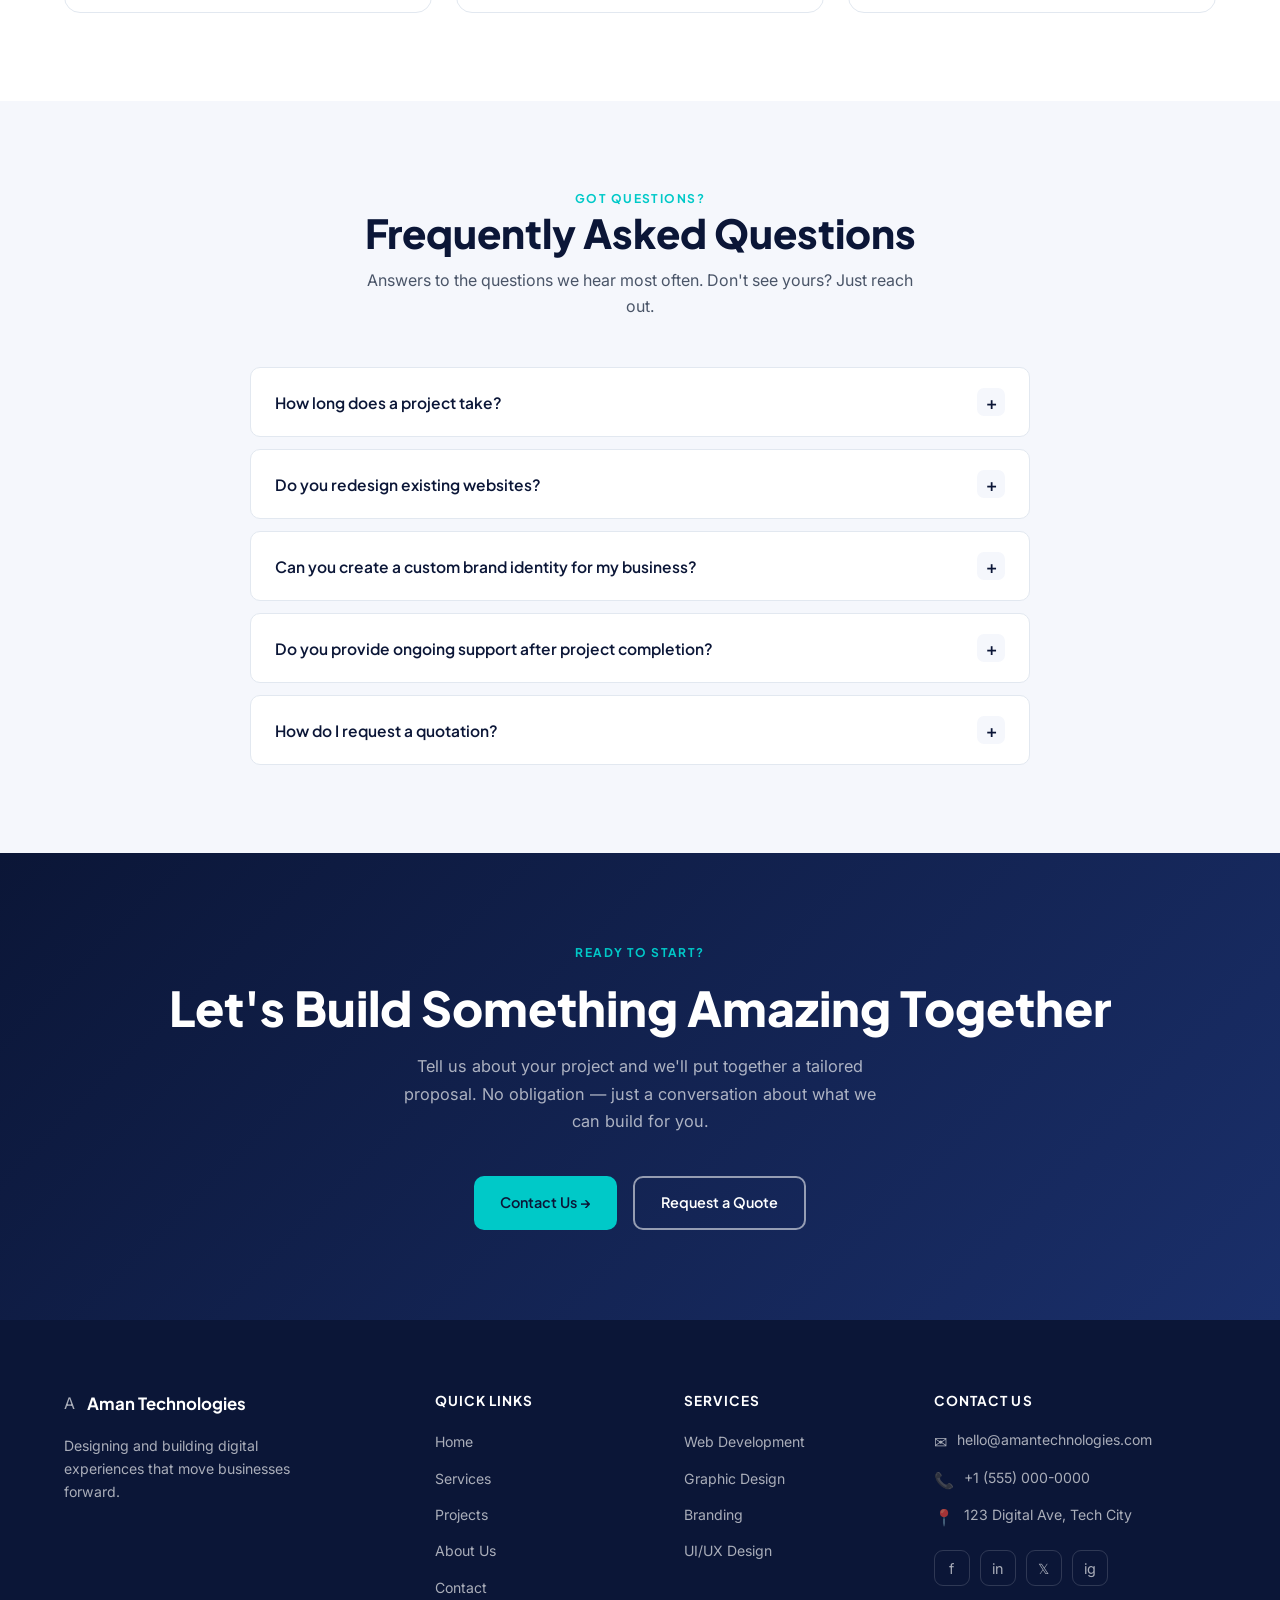
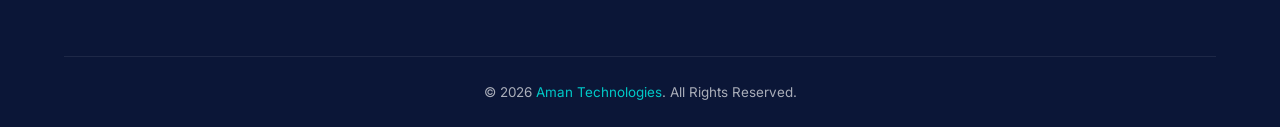
==== commit a9c6fc9d: "Update styles in Service Page" ====
--- a/services.html
+++ b/services.html
@@ -17,7 +17,7 @@
       <div class="nav__inner">
 
         <a href="index.html" class="nav__brand">
-          <div class="nav__logo-box">A</div>
+          <img src="logo.svg" alt="My Logo" class="logo">
           <span class="nav__company">Aman Technologies</span>
         </a>
 
--- a/style.css
+++ b/style.css
@@ -827,19 +827,6 @@
       align-items: center;
       gap: 12px;
     }
-    .nav__logo-box {
-      width: 38px;
-      height: 38px;
-      border-radius: 9px;
-      background: var(--cyan);
-      display: flex;
-      align-items: center;
-      justify-content: center;
-      font-family: 'Plus Jakarta Sans', sans-serif;
-      font-weight: 800;
-      font-size: 1.1rem;
-      color: var(--navy);
-    }
     .nav__company {
       font-family: 'Plus Jakarta Sans', sans-serif;
       font-weight: 700;
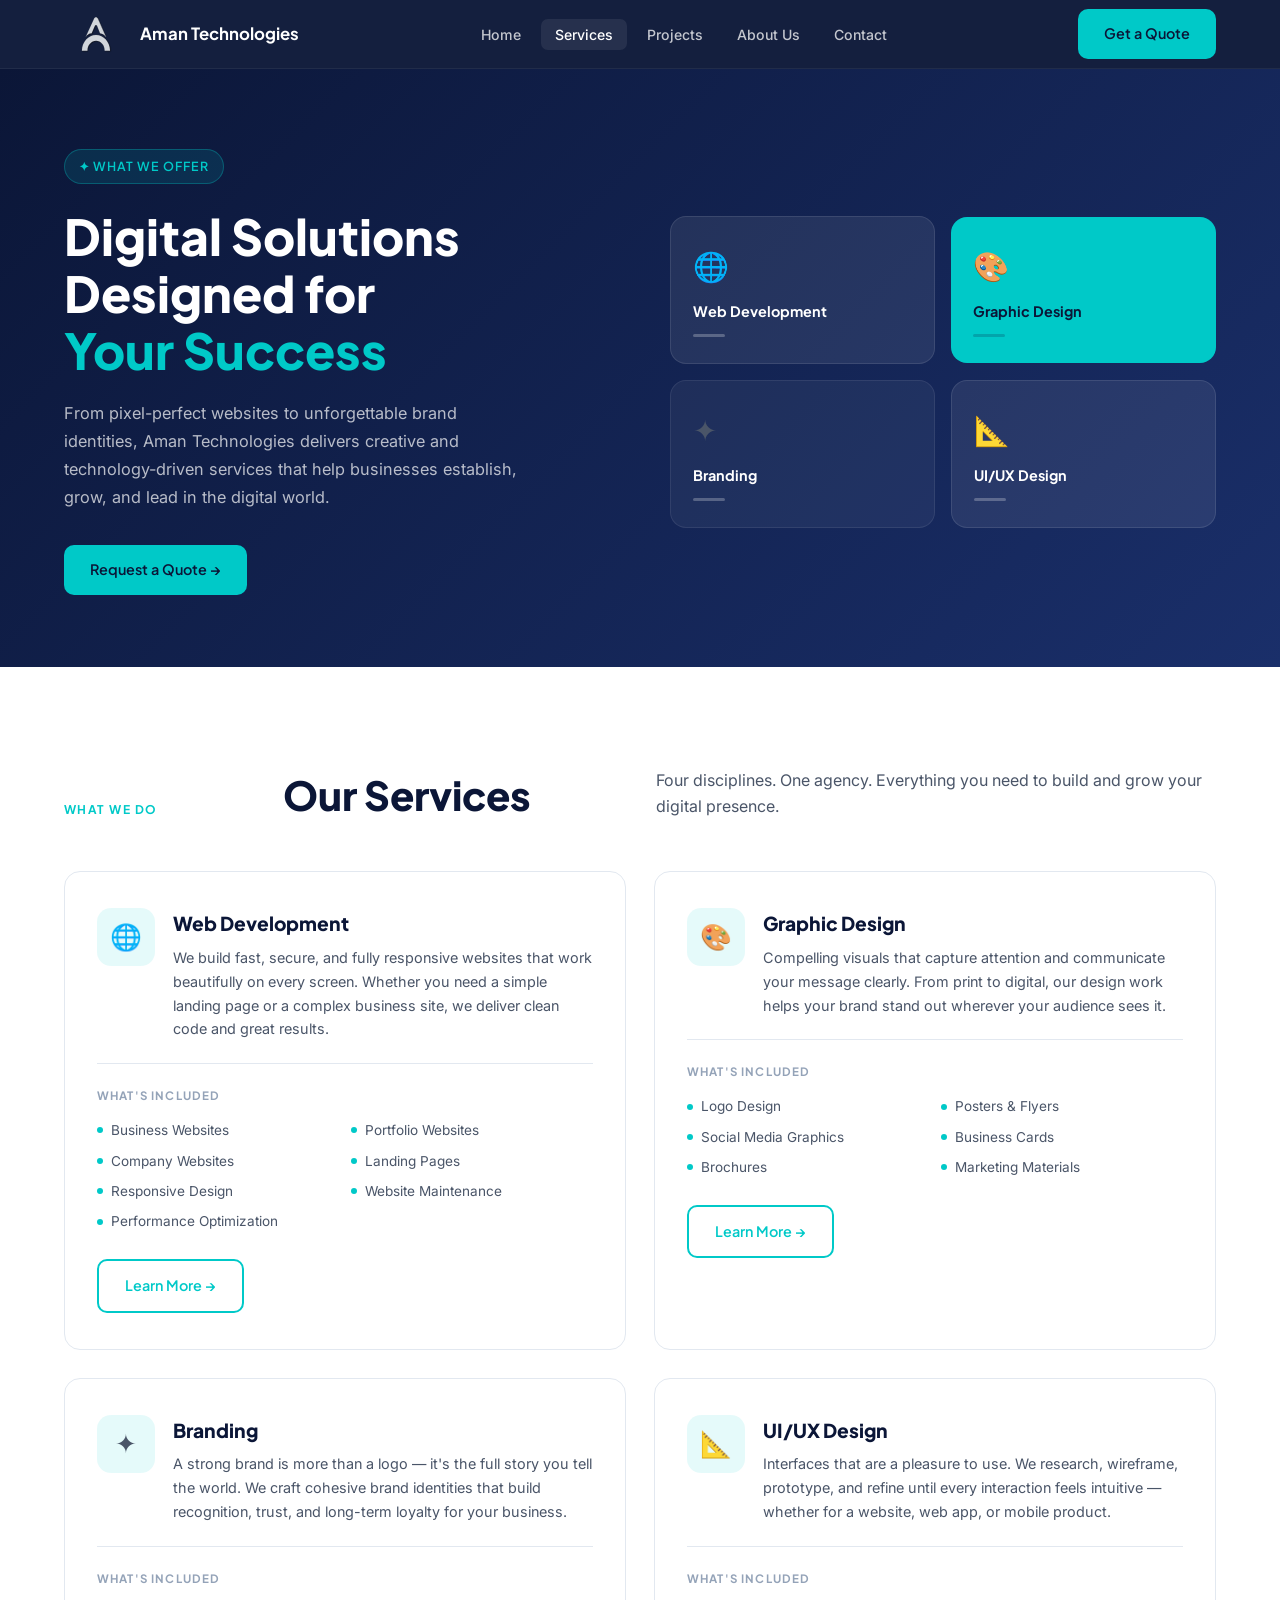
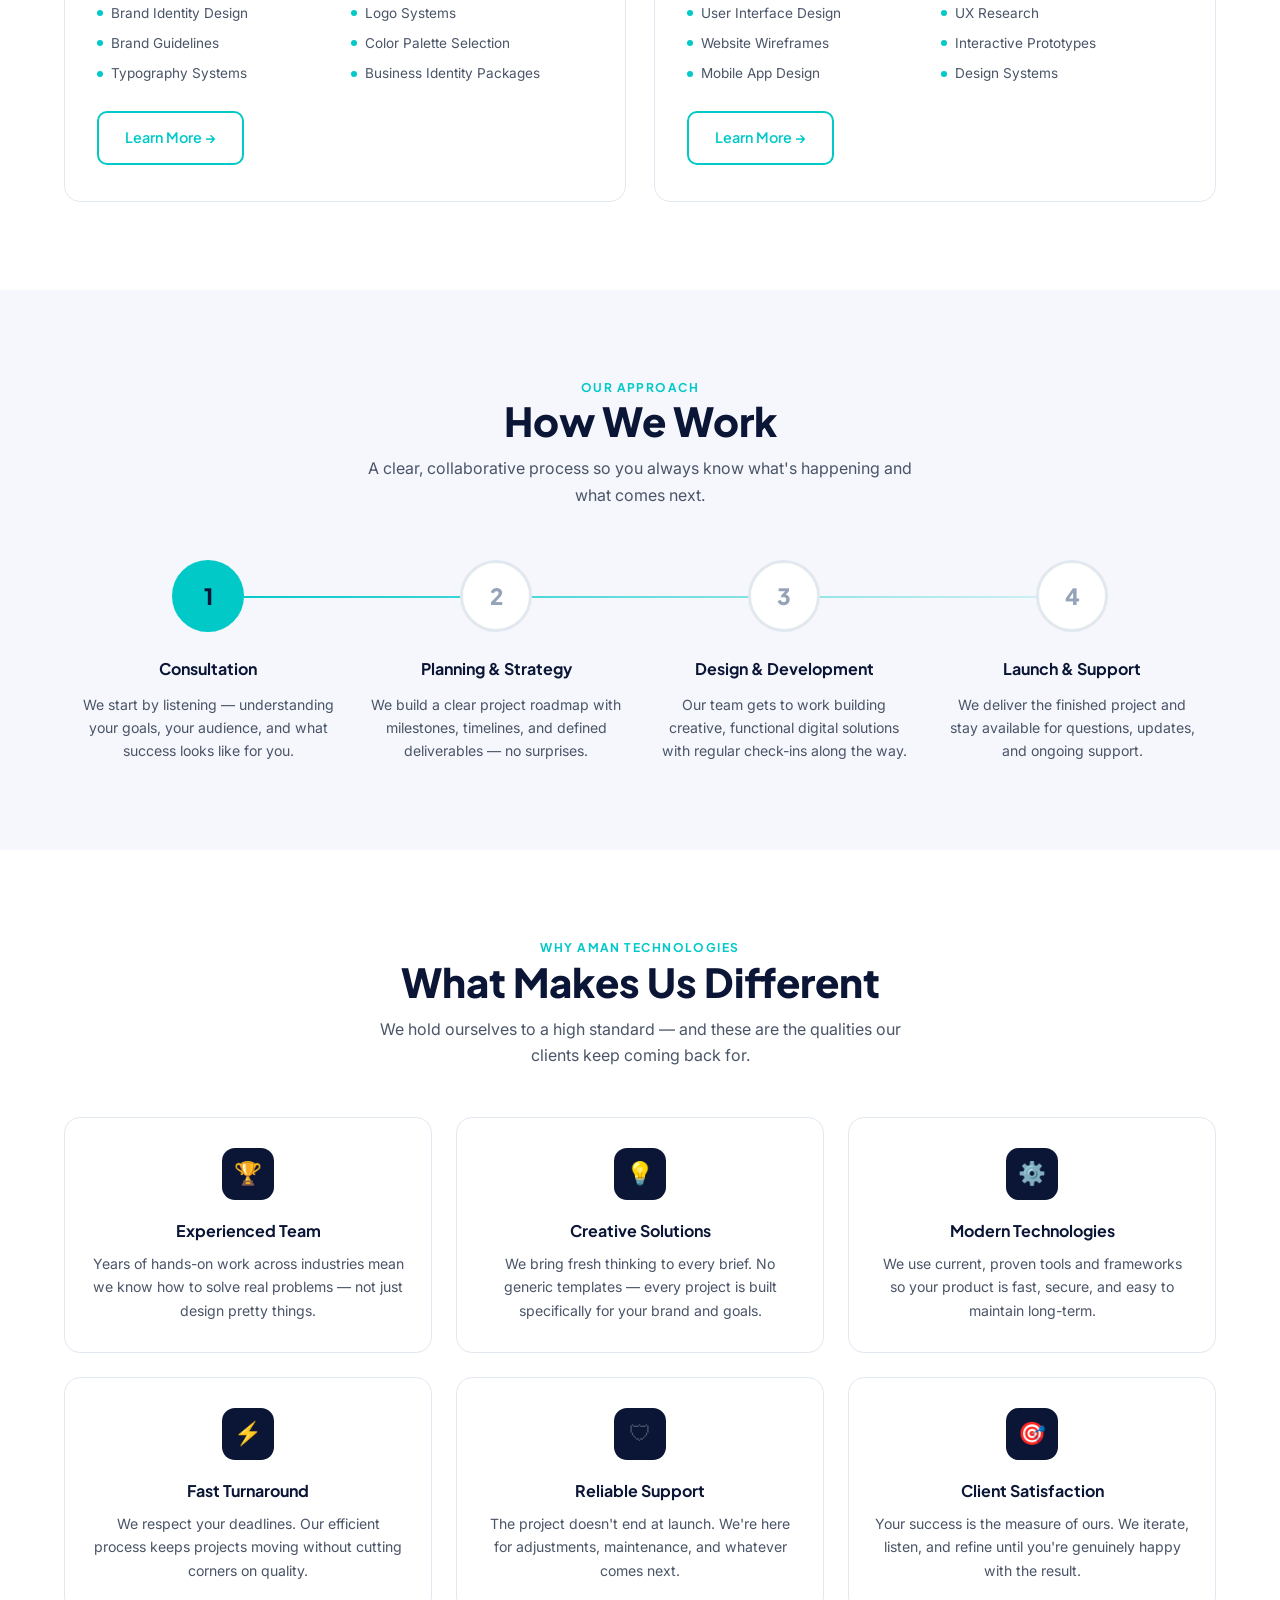
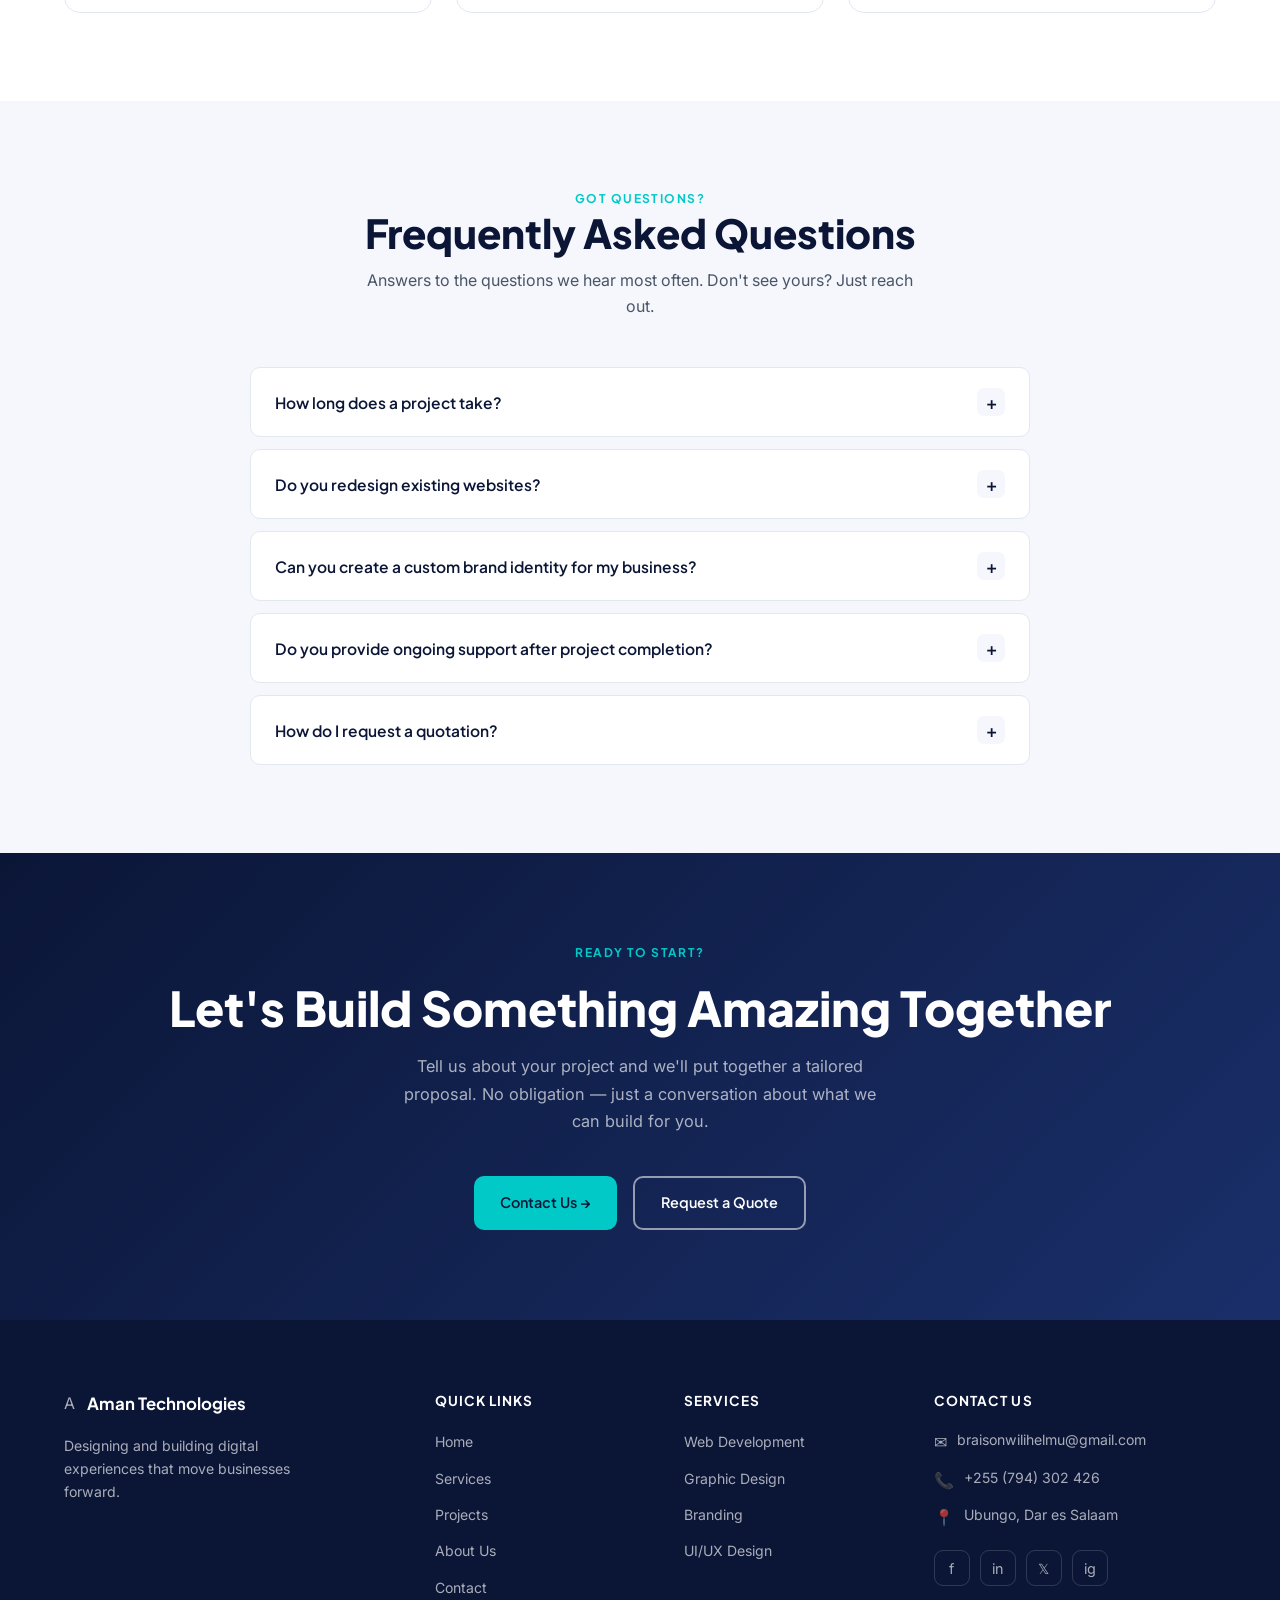
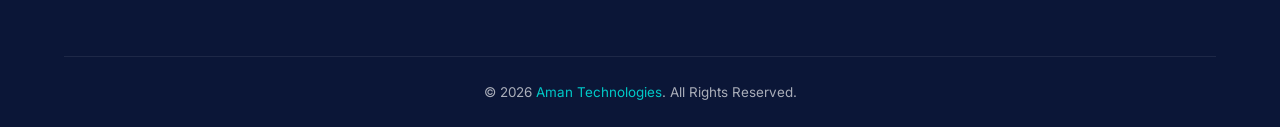
==== commit 85b627ac: "update on footer" ====
--- a/services.html
+++ b/services.html
@@ -431,15 +431,15 @@
           <div class="footer__col-title">Contact Us</div>
           <div class="footer__contact-item">
             <span class="footer__contact-icon">✉</span>
-            <span>hello@amantechnologies.com</span>
+            <span>braisonwilihelmu@gmail.com</span>
           </div>
           <div class="footer__contact-item">
             <span class="footer__contact-icon">📞</span>
-            <span>+1 (555) 000-0000</span>
+            <span>+255 (794) 302 426</span>
           </div>
           <div class="footer__contact-item">
             <span class="footer__contact-icon">📍</span>
-            <span>123 Digital Ave, Tech City</span>
+            <span>Ubungo, Dar es Salaam</span>
           </div>
           <div class="footer__social">
             <a href="#" aria-label="Facebook">f</a>
--- a/style.css
+++ b/style.css
@@ -1364,4 +1364,4 @@
       .svc-card__features { grid-template-columns: 1fr; }
       .footer__grid { grid-template-columns: 1fr; gap: 28px; }
       .cta__actions { flex-direction: column; align-items: center; }
-    }
+    }
